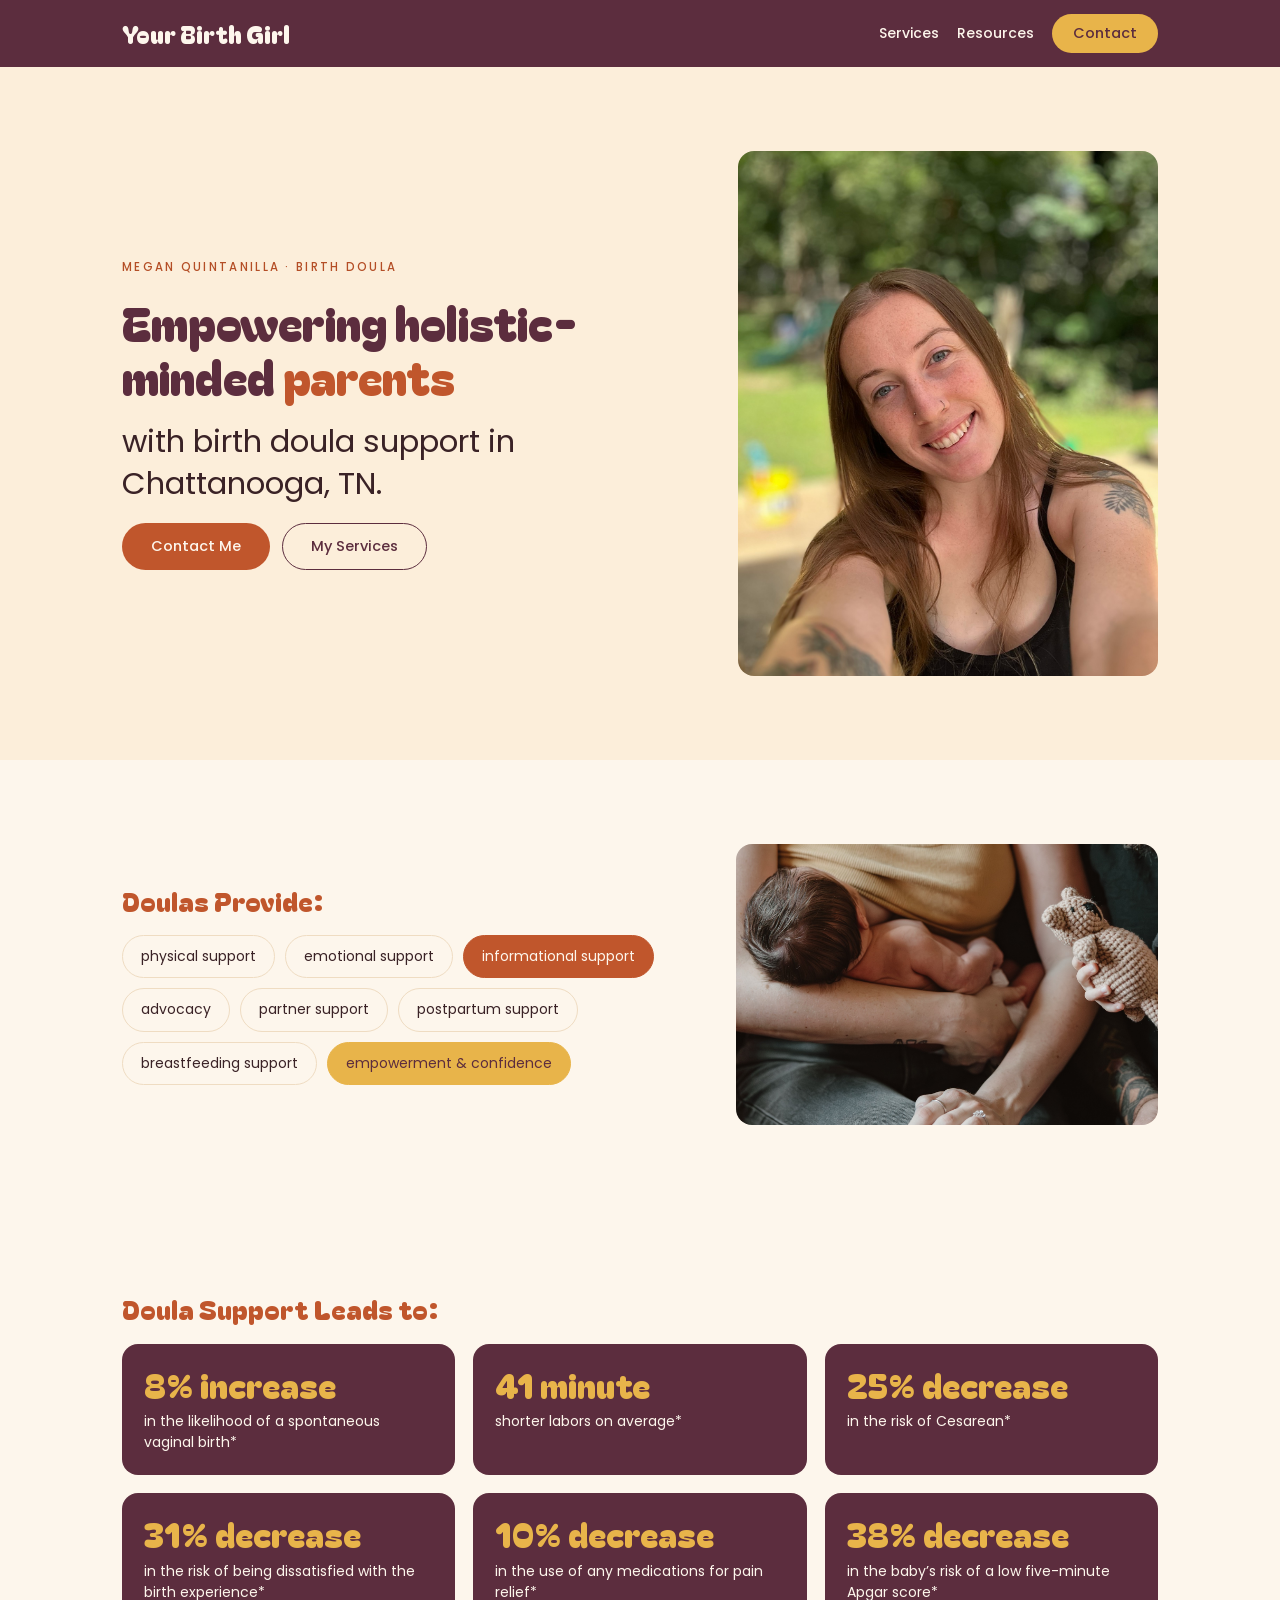
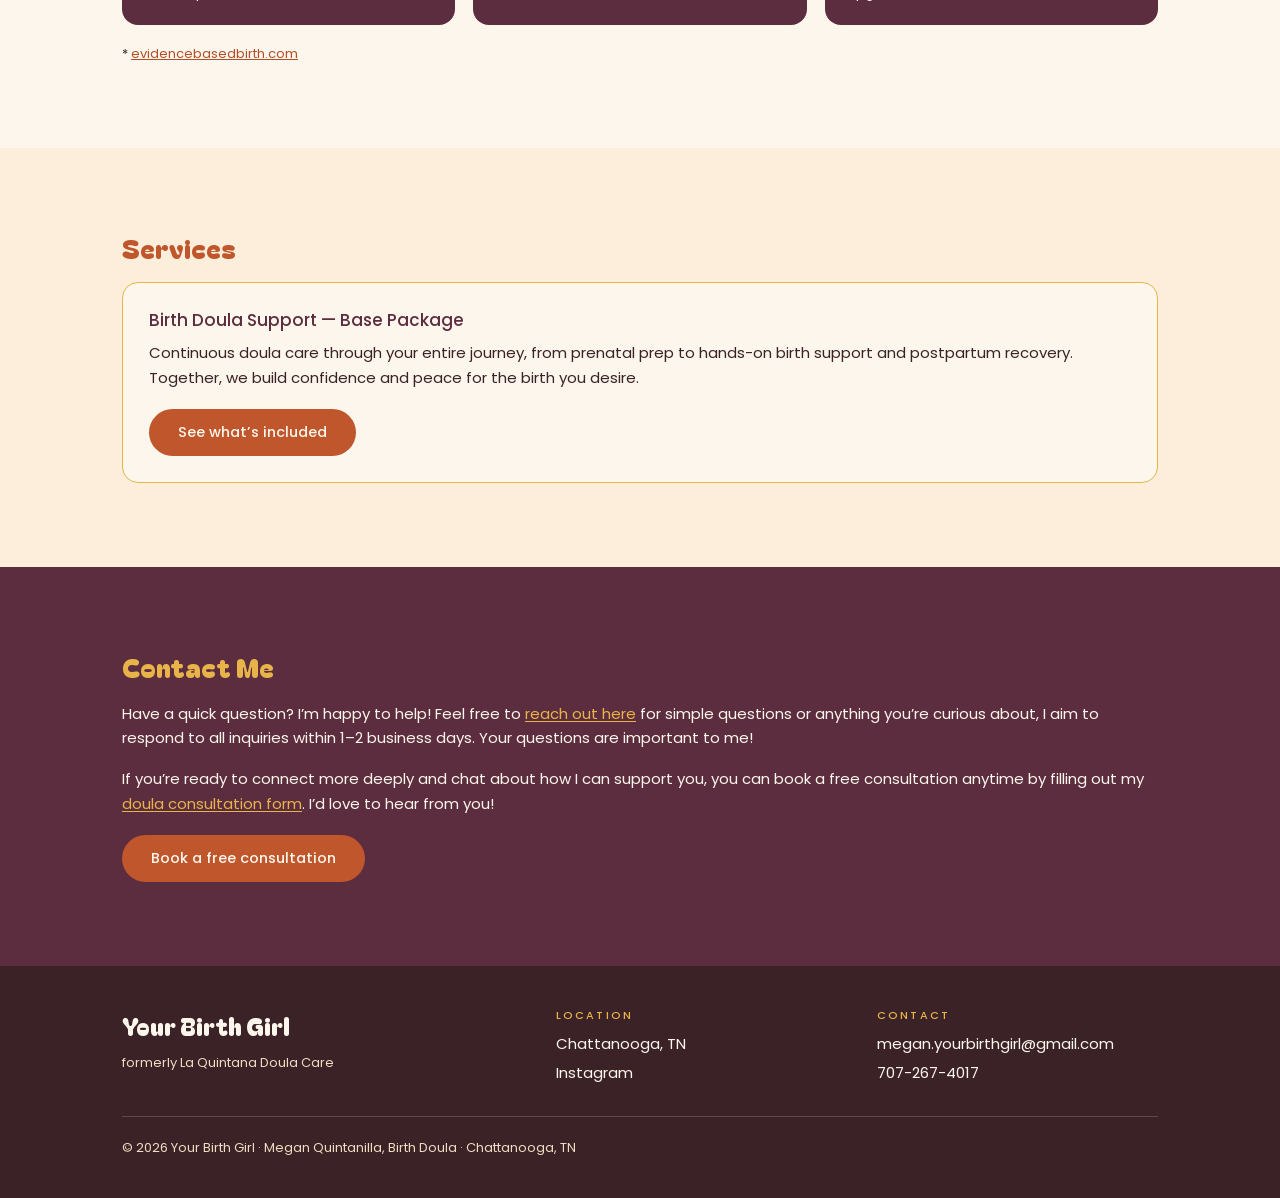
==== index.html @ 0820ba55 "Add Megan's hero portrait and a favicon set from the logo The hero placeholder is gone; every frame " ====
<!DOCTYPE html>
<html lang="en">
<head>
<meta charset="utf-8">
<meta name="viewport" content="width=device-width, initial-scale=1">
<title>Your Birth Girl | Birth Doula in Chattanooga, TN</title>
<meta name="description" content="Empowering holistic-minded parents with birth doula support in Chattanooga, TN. Megan Quintanilla, birth doula.">
<link rel="preload" href="assets/fonts/bagel-fat-one-400.woff2" as="font" type="font/woff2" crossorigin>
<link rel="preload" href="assets/fonts/poppins-400.woff2" as="font" type="font/woff2" crossorigin>
<link rel="icon" href="/favicon.ico" sizes="any">
<link rel="icon" type="image/png" sizes="32x32" href="/assets/icons/favicon-32.png">
<link rel="icon" type="image/png" sizes="16x16" href="/assets/icons/favicon-16.png">
<link rel="apple-touch-icon" href="/assets/icons/apple-touch-icon.png">
<link rel="manifest" href="/site.webmanifest">
<meta name="theme-color" content="#5C2D3E">
<link rel="stylesheet" href="css/style.css">
</head>
<body>

<a class="skip" href="#main">Skip to content</a>

<header class="nav">
  <div class="shell nav__inner">
    <a class="wordmark" href="index.html">Your Birth Girl</a>
    <nav class="nav__links" aria-label="Main">
      <a class="nav__link" href="services.html">Services</a>
      <a class="nav__link" href="resources.html">Resources</a>
      <a class="btn btn--nav" href="contact.html">Contact</a>
    </nav>
  </div>
</header>

<main id="main">

  <!-- 2 — Hero -->
  <section class="hero">
    <div class="shell hero__grid">
      <div class="hero__copy">
        <p class="eyebrow">Megan Quintanilla &middot; Birth Doula</p>
        <h1 class="hero__standout">Empowering holistic-minded <span class="turn">parents</span></h1>
        <p class="hero__lead">with birth doula support in Chattanooga, TN.</p>
        <div class="btn-row">
          <a class="btn btn--primary" href="contact.html">Contact Me</a>
          <a class="btn btn--secondary" href="services.html">My Services</a>
        </div>
      </div>
      <figure class="photo-frame">
        <img src="assets/img/megan.jpg" width="1200" height="1600" fetchpriority="high"
             alt="Megan Quintanilla smiling outdoors, with long auburn hair and a black tank top, trees and grass blurred behind her.">
      </figure>
    </div>
  </section>

  <!-- 3 — Doulas provide -->
  <section class="section section--cream">
    <div class="shell split">
      <div class="stack">
      <h2 class="section-header">Doulas Provide:</h2>
      <ul class="pill-list">
        <li class="pill">physical support</li>
        <li class="pill">emotional support</li>
        <li class="pill pill--rust">informational support</li>
        <li class="pill">advocacy</li>
        <li class="pill">partner support</li>
        <li class="pill">postpartum support</li>
        <li class="pill">breastfeeding support</li>
        <li class="pill pill--gold">empowerment &amp; confidence</li>
      </ul>
      </div>
      <figure class="photo-frame photo-frame--wide">
        <img src="assets/img/mother-newborn.jpg" width="1600" height="1067" loading="lazy"
             alt="A newborn rests skin-to-skin on their mother&rsquo;s chest while a small crocheted bear is held out beside them.">
      </figure>
    </div>
  </section>

  <!-- 4 — The evidence -->
  <section class="section section--cream">
    <div class="shell stack">
      <h2 class="section-header">Doula Support Leads to:</h2>
      <ul class="stat-grid">
        <li class="stat">
          <p class="stat__number">8% increase</p>
          <p class="stat__caption">in the likelihood of a spontaneous vaginal birth*</p>
        </li>
        <li class="stat">
          <p class="stat__number">41 minute</p>
          <p class="stat__caption">shorter labors on average*</p>
        </li>
        <li class="stat">
          <p class="stat__number">25% decrease</p>
          <p class="stat__caption">in the risk of Cesarean*</p>
        </li>
        <li class="stat">
          <p class="stat__number">31% decrease</p>
          <p class="stat__caption">in the risk of being dissatisfied with the birth experience*</p>
        </li>
        <li class="stat">
          <p class="stat__number">10% decrease</p>
          <p class="stat__caption">in the use of any medications for pain relief*</p>
        </li>
        <li class="stat">
          <p class="stat__number">38% decrease</p>
          <p class="stat__caption">in the baby&rsquo;s risk of a low five-minute Apgar score*</p>
        </li>
      </ul>
      <p class="stat-source">*
        <a href="https://evidencebasedbirth.com/the-evidence-for-doulas/" target="_blank" rel="noopener">evidencebasedbirth.com</a>
      </p>
    </div>
  </section>

  <!-- 5 — Services -->
  <section class="section section--wash">
    <div class="shell stack">
      <h2 class="section-header">Services</h2>
      <div class="card-grid card-grid--single">
        <article class="card">
          <h3 class="card__title">Birth Doula Support &mdash; Base Package</h3>
          <p class="body-text">Continuous doula care through your entire journey, from prenatal prep to hands-on birth support and postpartum recovery. Together, we build confidence and peace for the birth you desire.</p>
          <p style="margin-top:18px">
            <a class="btn btn--primary" href="services.html">See what&rsquo;s included</a>
          </p>
        </article>
      </div>
    </div>
  </section>

  <!-- 6 — Contact -->
  <section class="section section--plum">
    <div class="shell stack">
      <h2 class="section-header">Contact Me</h2>
      <p class="body-text">Have a quick question? I&rsquo;m happy to help! Feel free to
        <a href="mailto:megan.yourbirthgirl@gmail.com">reach out here</a>
        for simple questions or anything you&rsquo;re curious about, I aim to respond to all inquiries within 1&ndash;2 business days. Your questions are important to me!</p>
      <p class="body-text">If you&rsquo;re ready to connect more deeply and chat about how I can support you, you can book a free consultation anytime by filling out my
        <a href="contact.html">doula consultation form</a>.
        I&rsquo;d love to hear from you!</p>
      <div class="btn-row">
        <a class="btn btn--primary" href="contact.html">Book a free consultation</a>
      </div>
    </div>
  </section>

</main>

<!-- 7 — Footer -->
<footer class="footer">
  <div class="shell">
    <div class="footer__grid">
      <div>
        <p class="footer__wordmark">Your Birth Girl</p>
        <p class="footer__former">formerly La Quintana Doula Care</p>
      </div>
      <div>
        <p class="footer__label">Location</p>
        <ul>
          <li>Chattanooga, TN</li>
          <li><a href="https://www.instagram.com/yourbirthgirl/" target="_blank" rel="noopener">Instagram</a></li>
        </ul>
      </div>
      <div>
        <p class="footer__label">Contact</p>
        <ul>
          <li><a href="mailto:megan.yourbirthgirl@gmail.com">megan.yourbirthgirl@gmail.com</a></li>
          <li><a href="tel:7072674017">707-267-4017</a></li>
        </ul>
      </div>
    </div>
    <p class="footer__bottom">&copy; 2026 Your Birth Girl &middot; Megan Quintanilla, Birth Doula &middot; Chattanooga, TN</p>
  </div>
</footer>

</body>
</html>
---- css/style.css ----
/* ==========================================================================
   Your Birth Girl — stylesheet
   Implements BRAND.md revision 1. Mobile first.
   Do not add colors, fonts, gradients, or shadows that are not in BRAND.md.
   ========================================================================== */

/* ----- Fonts (self-hosted, SIL OFL) ----- */
@font-face {
  font-family: 'Bagel Fat One';
  src: url('../assets/fonts/bagel-fat-one-400.woff2') format('woff2');
  font-weight: 400;
  font-style: normal;
  font-display: swap;
}
@font-face {
  font-family: 'Poppins';
  src: url('../assets/fonts/poppins-400.woff2') format('woff2');
  font-weight: 400;
  font-style: normal;
  font-display: swap;
}
@font-face {
  font-family: 'Poppins';
  src: url('../assets/fonts/poppins-500.woff2') format('woff2');
  font-weight: 500;
  font-style: normal;
  font-display: swap;
}

/* ----- Tokens ----- */
:root {
  --plum:  #5C2D3E;
  --rose:  #A8687C;
  --rust:  #C0562C;
  --drust: #B44E26;
  --gold:  #E8B44A;
  --cream: #FDF6EC;
  --wash:  #FCEEDA;
  --ink:   #3A2226;
  --line:  #EFDCC2;

  --display: 'Bagel Fat One', Georgia, serif;
  --body: 'Poppins', -apple-system, BlinkMacSystemFont, 'Segoe UI', Roboto, sans-serif;

  --radius-card: 16px;
  --radius-pill: 40px;
  --shell: 1100px;
  --gutter: 20px;
  --section-y: 56px;
}

/* ----- Reset ----- */
*, *::before, *::after { box-sizing: border-box; }
body, h1, h2, h3, h4, p, ul, ol, li, figure, blockquote { margin: 0; padding: 0; }
ul, ol { list-style: none; }
img { max-width: 100%; display: block; height: auto; }
a { color: inherit; }

html { scroll-behavior: smooth; }
@media (prefers-reduced-motion: reduce) {
  html { scroll-behavior: auto; }
  *, *::before, *::after { animation-duration: .01ms !important; transition-duration: .01ms !important; }
}

body {
  font-family: var(--body);
  font-weight: 400;
  font-size: 15px;
  line-height: 1.6;
  color: var(--ink);
  background: var(--cream);
  -webkit-font-smoothing: antialiased;
}

/* ----- Layout ----- */
.shell {
  width: 100%;
  max-width: var(--shell);
  margin-inline: auto;
  padding-inline: var(--gutter);
}

.section { padding-block: var(--section-y); }
.section--cream { background: var(--cream); }
.section--wash  { background: var(--wash); }
.section--plum  { background: var(--plum); color: var(--cream); }

/* Skip link — keyboard users land past the nav */
.skip {
  position: absolute;
  left: -9999px;
  top: 0;
  background: var(--plum);
  color: var(--cream);
  padding: 12px 20px;
  border-radius: 0 0 var(--radius-card) 0;
  font-weight: 500;
  z-index: 100;
}
.skip:focus { left: 0; }

/* ----- Type scale (mobile values; desktop in media query) ----- */
.wordmark {
  font-family: var(--display);
  font-size: 20px;
  line-height: 1.1;
  color: var(--cream);
  text-decoration: none;
}

.hero__standout {
  font-family: var(--display);
  font-size: 30px;
  line-height: 1.15;
  color: var(--plum);
  font-weight: 400;
}
/* The turn word — final word of the hero headline only, once per page */
.turn { color: var(--rust); }

.hero__lead {
  font-size: 22px;
  line-height: 1.35;
  color: var(--ink);
  font-weight: 400;
}

.section-header {
  font-family: var(--display);
  font-size: 22px;
  line-height: 1.2;
  color: var(--rust);
  font-weight: 400;
}
/* On plum backgrounds rust would fail contrast — use gold, which is 5.8 on plum */
.section--plum .section-header { color: var(--gold); }

.eyebrow {
  font-size: 11px;
  font-weight: 500;
  letter-spacing: .2em;
  text-transform: uppercase;
  color: var(--drust);
}
.section--plum .eyebrow { color: var(--gold); }

.body-text {
  font-size: 15px;
  line-height: 1.6;
  color: var(--ink);
}
.section--plum .body-text { color: var(--cream); }
.body-text + .body-text { margin-top: 16px; }

/* Inline links — drust passes AA at body size on cream and wash */
.body-text a, .link {
  color: var(--drust);
  text-decoration: underline;
  text-underline-offset: 2px;
}
.section--plum .body-text a,
.section--plum .link { color: var(--gold); }

/* ----- Buttons ----- */
.btn {
  display: inline-block;
  font-family: var(--body);
  font-weight: 500;
  font-size: 15px;
  line-height: 1.2;
  padding: 14px 28px;
  border-radius: var(--radius-pill);
  border: 1.5px solid transparent;
  text-decoration: none;
  cursor: pointer;
  text-align: center;
}
.btn--primary { background: var(--rust); color: var(--cream); }
.btn--primary:hover { background: var(--drust); }

.btn--secondary { background: transparent; color: var(--plum); border-color: var(--plum); }
.btn--secondary:hover { background: var(--plum); color: var(--cream); }

/* The only gold button on the site */
.btn--nav { background: var(--gold); color: var(--plum); padding: 10px 20px; font-size: 14px; }
.btn--nav:hover { background: var(--cream); }

/* On plum, the secondary button needs a light border to be visible */
.section--plum .btn--secondary { color: var(--cream); border-color: var(--cream); }
.section--plum .btn--secondary:hover { background: var(--cream); color: var(--plum); }

.btn-row { display: flex; flex-wrap: wrap; gap: 12px; }

/* ----- Focus ----- */
a:focus-visible, button:focus-visible {
  outline: 3px solid var(--gold);
  outline-offset: 3px;
}
.section--plum a:focus-visible, .nav a:focus-visible {
  outline-color: var(--gold);
}

/* ----- Nav ----- */
.nav { background: var(--plum); }
.nav__inner {
  display: flex;
  flex-wrap: wrap;
  align-items: center;
  gap: 12px 20px;
  padding-block: 14px;
}
.nav__links {
  display: flex;
  flex-wrap: wrap;
  align-items: center;
  gap: 12px 18px;
  margin-left: auto;
}
/* Below ~600px the wordmark and three nav items cannot share a row without
   forcing the page wider than the viewport. Drop the links to their own line. */
@media (max-width: 599px) {
  .nav__inner { justify-content: space-between; }
  .nav__links { width: 100%; margin-left: 0; justify-content: flex-start; }
}
.nav__link {
  font-weight: 500;
  font-size: 14px;
  color: var(--cream);
  text-decoration: none;
}
.nav__link:hover { color: var(--gold); }
.nav__link[aria-current="page"] {
  color: var(--gold);
  text-decoration: underline;
  text-underline-offset: 4px;
}

/* ----- Hero ----- */
.hero { background: var(--wash); padding-block: var(--section-y); }
.hero__grid { display: grid; gap: 32px; }
.hero__copy > * + * { margin-top: 18px; }

/* ----- Photo frame ----- */
.photo-frame {
  position: relative;
  border-radius: var(--radius-card);
  overflow: hidden;
  background: var(--rose);
}
.photo-frame { --ratio: 4 / 5; }
.photo-frame img { width: 100%; aspect-ratio: var(--ratio); object-fit: cover; }
.photo-frame--wide { --ratio: 3 / 2; }   /* landscape source */
.photo-frame--tall { --ratio: 2 / 3; }   /* portrait source */
.photo-frame__caption {
  position: absolute;
  inset-inline: 0;
  bottom: 0;
  background: rgba(92, 45, 62, .74); /* plum at 74% */
  color: var(--cream);
  font-size: 12px;
  letter-spacing: .08em;
  padding: 10px 14px;
}
/* Placeholder until real photography lands */
.photo-frame--placeholder {
  display: grid;
  place-items: center;
  aspect-ratio: var(--ratio);
  border: 1.5px solid var(--gold);
}
.photo-frame--placeholder span {
  color: var(--cream);
  font-size: 12px;
  letter-spacing: .08em;
  text-transform: uppercase;
  text-align: center;
  padding: 0 20px;
}

/* Text beside a photo. Stacks on mobile, text first. */
.split { display: grid; gap: 28px; }

/* ----- Pills ----- */
.pill-list { display: flex; flex-wrap: wrap; gap: 10px; }
.pill {
  display: inline-block;
  background: var(--cream);
  border: 1.5px solid var(--line);
  border-radius: var(--radius-pill);
  color: var(--ink);
  font-size: 14px;
  padding: 9px 18px;
}
/* Exactly one of each per list. Never more. */
.pill--rust { background: var(--rust); border-color: var(--rust); color: var(--cream); }
.pill--gold { background: var(--gold); border-color: var(--gold); color: var(--plum); }

/* ----- Cards ----- */
.card-grid { display: grid; gap: 18px; }
.card {
  background: var(--cream);
  border: 1.5px solid var(--gold);
  border-radius: var(--radius-card);
  padding: 26px;
}
.card__title {
  font-family: var(--body);
  font-weight: 500;
  font-size: 16px;
  color: var(--plum);
  line-height: 1.3;
}
.card__title + * { margin-top: 10px; }

/* ----- Stat blocks ----- */
.stat-grid { display: grid; gap: 14px; }
.stat {
  background: var(--plum);
  border-radius: var(--radius-card);
  padding: 22px;
}
.stat__number {
  font-family: var(--display);
  font-size: 28px;
  line-height: 1.1;
  color: var(--gold);
  font-weight: 400;
}
.stat__caption {
  margin-top: 8px;
  font-size: 14px;
  line-height: 1.5;
  color: var(--cream);
}
.stat-source { margin-top: 18px; font-size: 13px; color: var(--ink); }
.stat-source a { color: var(--drust); }

/* ----- Included checklist (services) ----- */
.included { display: grid; gap: 10px; }
.included li {
  display: grid;
  grid-template-columns: 20px 1fr;
  gap: 10px;
  align-items: start;
  font-size: 15px;
  line-height: 1.5;
}
.included li::before {
  content: "✔";
  color: var(--drust);
  font-size: 14px;
  line-height: 1.6;
}

/* ----- Price ----- */
.price {
  font-family: var(--display);
  font-size: 28px;
  line-height: 1.1;
  color: var(--plum);
  font-weight: 400;
}

/* ----- Resource groups ----- */
.res-group + .res-group { margin-top: 34px; }
.res-group__title {
  font-family: var(--body);
  font-weight: 500;
  font-size: 16px;
  color: var(--plum);
  padding-bottom: 10px;
  border-bottom: 1.5px solid var(--line);
}
.res-list { margin-top: 14px; display: grid; gap: 14px; }
.res-item__name { font-size: 15px; line-height: 1.5; color: var(--ink); }
.res-item__link {
  font-size: 13px;
  font-weight: 500;
  color: var(--drust);
  text-underline-offset: 2px;
}

/* ----- Footer ----- */
.footer { background: var(--ink); color: var(--cream); padding-block: 40px; }
.footer__grid { display: grid; gap: 26px; }
.footer__wordmark { font-family: var(--display); font-size: 20px; color: var(--cream); }
.footer__label {
  font-size: 11px;
  font-weight: 500;
  letter-spacing: .2em;
  text-transform: uppercase;
  color: var(--gold);
  margin-bottom: 8px;
}
.footer__grid li + li { margin-top: 4px; }
.footer a { color: var(--cream); text-decoration: none; }
.footer a:hover { text-decoration: underline; text-underline-offset: 2px; }
.footer__former { font-size: 13px; color: var(--line); margin-top: 6px; }
.footer__bottom {
  margin-top: 30px;
  padding-top: 20px;
  border-top: 1.5px solid rgba(253, 246, 236, .18);
  font-size: 13px;
  color: var(--line);
}

/* ----- Utilities ----- */
.stack > * + * { margin-top: 18px; }
.stack-lg > * + * { margin-top: 30px; }
.visually-hidden {
  position: absolute; width: 1px; height: 1px;
  padding: 0; margin: -1px; overflow: hidden;
  clip: rect(0 0 0 0); white-space: nowrap; border: 0;
}

/* ==========================================================================
   Desktop
   ========================================================================== */
@media (min-width: 760px) {
  :root { --gutter: 32px; --section-y: 84px; }

  body { line-height: 1.65; }

  .wordmark { font-size: 24px; }
  .hero__standout { font-size: 47px; }
  .hero__lead { font-size: 31px; }
  .section-header { font-size: 27px; }
  .eyebrow { font-size: 11.5px; }
  .body-text { line-height: 1.65; }
  .btn { font-size: 14.5px; }
  .card__title { font-size: 17px; }
  .stat__number { font-size: 34px; }
  .price { font-size: 34px; }
  .footer__wordmark { font-size: 24px; }

  .hero__grid { grid-template-columns: 1.15fr .85fr; align-items: center; gap: 48px; }
  .split { grid-template-columns: 1.15fr .85fr; align-items: center; gap: 44px; }
  /* the package card is the tall element here, so the photo tracks its top
     rather than floating centred against it */
  .split--card { grid-template-columns: 1.35fr .65fr; align-items: stretch; }
  .split--card .photo-frame { height: 100%; }
  .split--card .photo-frame img { height: 100%; aspect-ratio: auto; }
  /* narrower column: the included list reads better as one column */
  .split--card .included { grid-template-columns: 1fr; }
  .stat-grid { grid-template-columns: repeat(3, 1fr); gap: 18px; }
  .card-grid { grid-template-columns: repeat(2, 1fr); gap: 22px; }
  .card-grid--single { grid-template-columns: 1fr; }
  .footer__grid { grid-template-columns: 1.4fr 1fr 1fr; gap: 40px; }
  .res-list--two { grid-template-columns: repeat(2, 1fr); gap: 18px; }
  .included { grid-template-columns: repeat(2, 1fr); gap: 10px 26px; }
}

/* ==========================================================================
   Consultation form
   Replaces the Airtable embed. Posts to the Cloudflare Worker, which relays
   to Resend. Fields mirror the original Airtable form.
   ========================================================================== */

.form { max-width: 640px; }
.form__field + .form__field { margin-top: 26px; }

/* legend inherits a default inline padding in every browser; zero it so the
   support-type question lines up with the other labels */
.form__label, legend.form__label { padding: 0; }
.form__label {
  display: block;
  font-weight: 500;
  font-size: 15px;
  line-height: 1.4;
  color: var(--plum);
}
.form__req { color: var(--drust); margin-left: 2px; }
.form__hint {
  margin-top: 4px;
  font-size: 13px;
  line-height: 1.5;
  color: var(--ink);
}

.form__input,
.form__select,
.form__textarea {
  display: block;
  width: 100%;
  margin-top: 10px;
  font-family: var(--body);
  font-weight: 400;
  font-size: 15px;
  line-height: 1.5;
  color: var(--ink);
  background: var(--cream);
  border: 1.5px solid var(--line);
  border-radius: var(--radius-card);
  padding: 12px 14px;
}
.form__textarea { min-height: 110px; resize: vertical; }

/* Native select arrow varies by platform; keep the control legible without
   adding a background image, which the brand spec does not allow. */
.form__select { appearance: none; padding-right: 40px; }
.form__select-wrap { position: relative; }
.form__select-wrap::after {
  content: "";
  position: absolute;
  right: 16px;
  bottom: 20px;
  width: 8px;
  height: 8px;
  border-right: 2px solid var(--plum);
  border-bottom: 2px solid var(--plum);
  transform: rotate(45deg);
  pointer-events: none;
}

.form__input:focus-visible,
.form__select:focus-visible,
.form__textarea:focus-visible {
  outline: 3px solid var(--gold);
  outline-offset: 2px;
  border-color: var(--plum);
}

/* Checkbox groups */
.form__checks { margin-top: 12px; display: grid; gap: 10px; }
.form__check {
  display: grid;
  grid-template-columns: 22px 1fr;
  gap: 12px;
  align-items: start;
  font-size: 15px;
  line-height: 1.5;
  color: var(--ink);
  cursor: pointer;
}
.form__check input {
  width: 22px;
  height: 22px;
  margin: 0;
  accent-color: var(--rust);
  cursor: pointer;
}
.form__check input:focus-visible { outline: 3px solid var(--gold); outline-offset: 2px; }

/* Honeypot — hidden from people, visible to naive bots */
.form__pot {
  position: absolute;
  left: -9999px;
  width: 1px;
  height: 1px;
  overflow: hidden;
}

/* Validation + status messaging */
.form__error {
  margin-top: 6px;
  font-size: 13px;
  font-weight: 500;
  color: var(--drust);
}
.form__field--invalid .form__input,
.form__field--invalid .form__select,
.form__field--invalid .form__textarea { border-color: var(--drust); }

.form__status {
  margin-top: 22px;
  border-radius: var(--radius-card);
  padding: 16px 18px;
  font-size: 15px;
  line-height: 1.55;
  border: 1.5px solid var(--line);
}
.form__status[data-state="error"] { border-color: var(--drust); color: var(--ink); }
.form__status[data-state="sending"] { color: var(--ink); }

/* Success replaces the form outright */
.form__done {
  background: var(--plum);
  border-radius: var(--radius-card);
  padding: 30px 26px;
}
/* focused programmatically so screen readers announce it; it is not a
   keyboard stop, so the default ring would just be off-brand noise */
.form__done:focus { outline: none; }
.form__done h2 {
  font-family: var(--display);
  font-size: 22px;
  line-height: 1.2;
  color: var(--gold);
  font-weight: 400;
}
.form__done p { margin-top: 12px; font-size: 15px; line-height: 1.6; color: var(--cream); }

.form__submit { margin-top: 30px; }
.btn[disabled] { opacity: .6; cursor: not-allowed; }

@media (min-width: 760px) {
  .form__done h2 { font-size: 27px; }
}
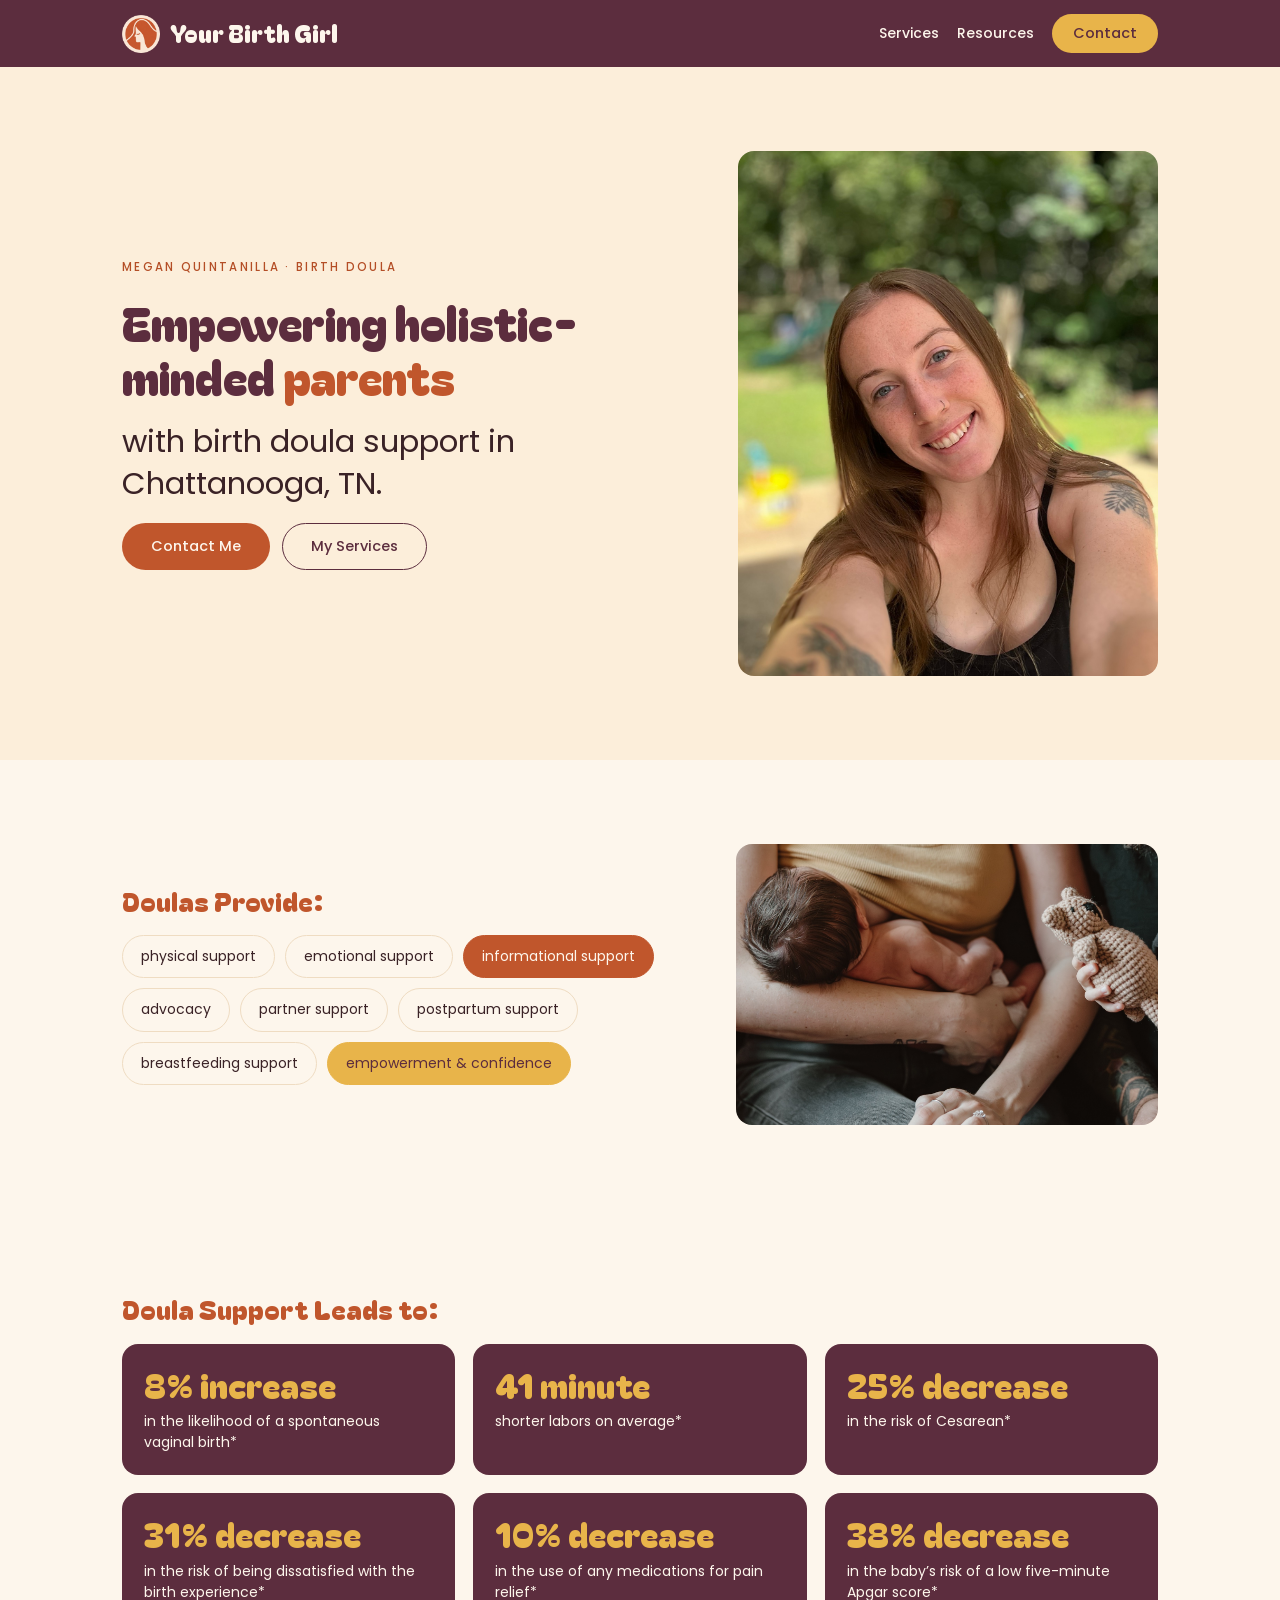
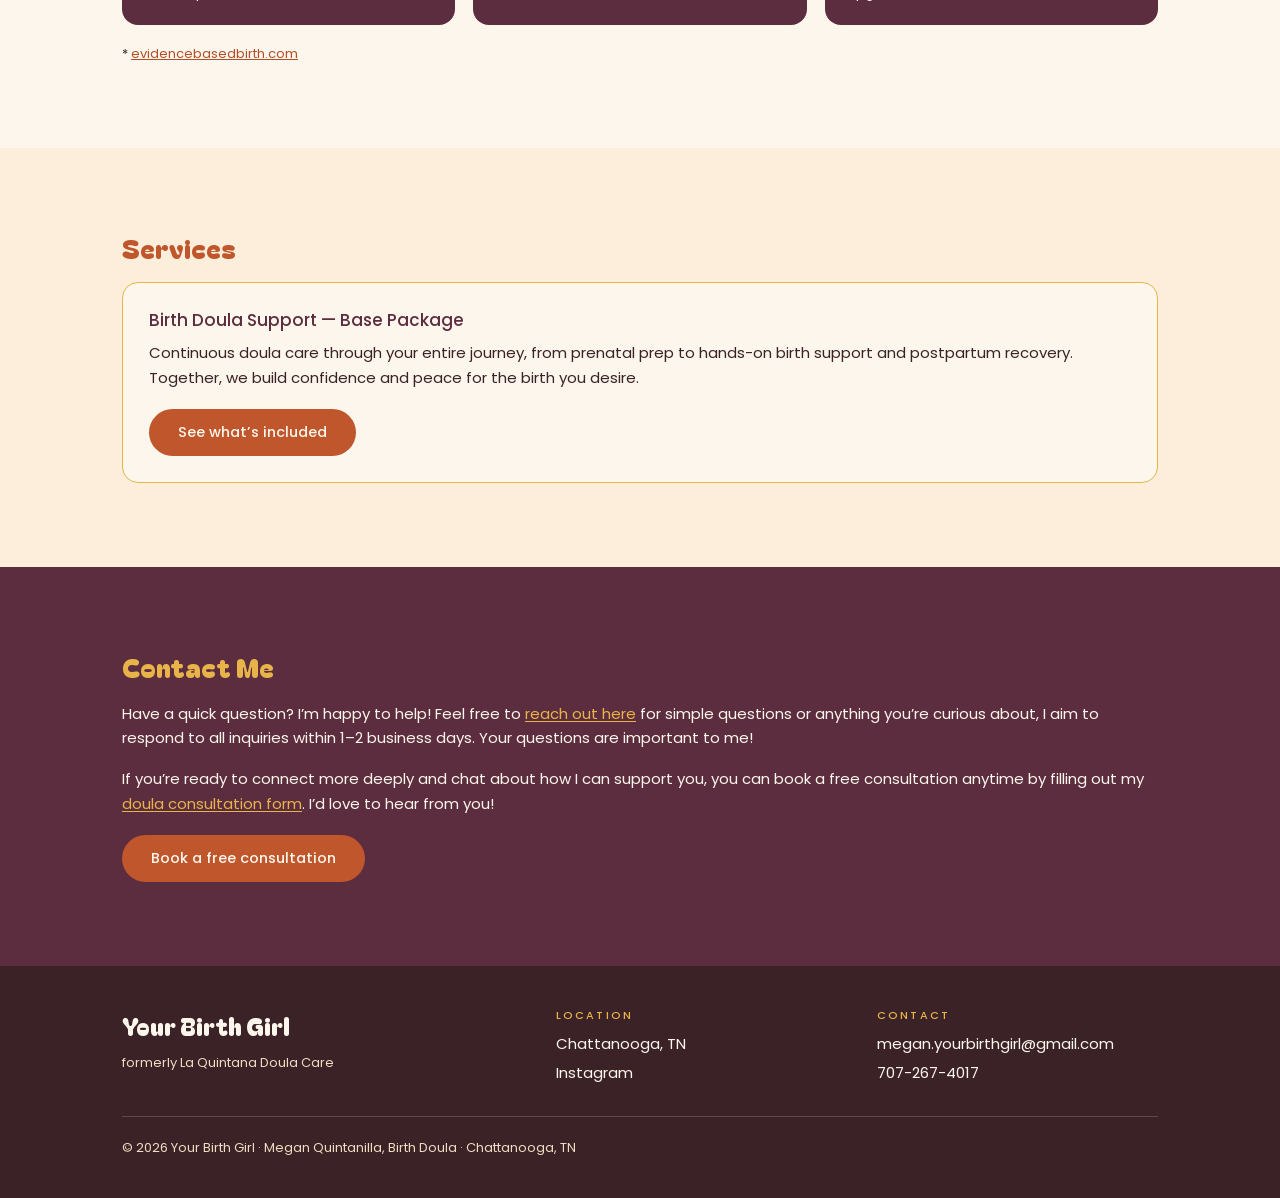
==== commit 0ca0cbcb: "Add the logo mark to the nav beside the wordmark logo.png is RGB with no alpha and its mark is rust," ====
--- a/index.html
+++ b/index.html
@@ -21,7 +21,10 @@
 
 <header class="nav">
   <div class="shell nav__inner">
-    <a class="wordmark" href="index.html">Your Birth Girl</a>
+    <a class="wordmark" href="index.html">
+      <img class="wordmark__mark" src="assets/img/logo-badge.png" width="256" height="256" alt="">
+      <span>Your Birth Girl</span>
+    </a>
     <nav class="nav__links" aria-label="Main">
       <a class="nav__link" href="services.html">Services</a>
       <a class="nav__link" href="resources.html">Resources</a>
--- a/css/style.css
+++ b/css/style.css
@@ -101,12 +101,18 @@
 
 /* ----- Type scale (mobile values; desktop in media query) ----- */
 .wordmark {
+  display: inline-flex;
+  align-items: center;
+  gap: 10px;
   font-family: var(--display);
   font-size: 20px;
   line-height: 1.1;
   color: var(--cream);
   text-decoration: none;
 }
+/* The mark keeps its own cream field and is masked to a circle, so it reads
+   as a badge on plum. The rust mark alone would be ~2.4:1 against plum. */
+.wordmark__mark { display: block; width: 32px; height: 32px; flex: none; }
 
 .hero__standout {
   font-family: var(--display);
@@ -422,6 +428,7 @@
   body { line-height: 1.65; }
 
   .wordmark { font-size: 24px; }
+  .wordmark__mark { width: 38px; height: 38px; }
   .hero__standout { font-size: 47px; }
   .hero__lead { font-size: 31px; }
   .section-header { font-size: 27px; }
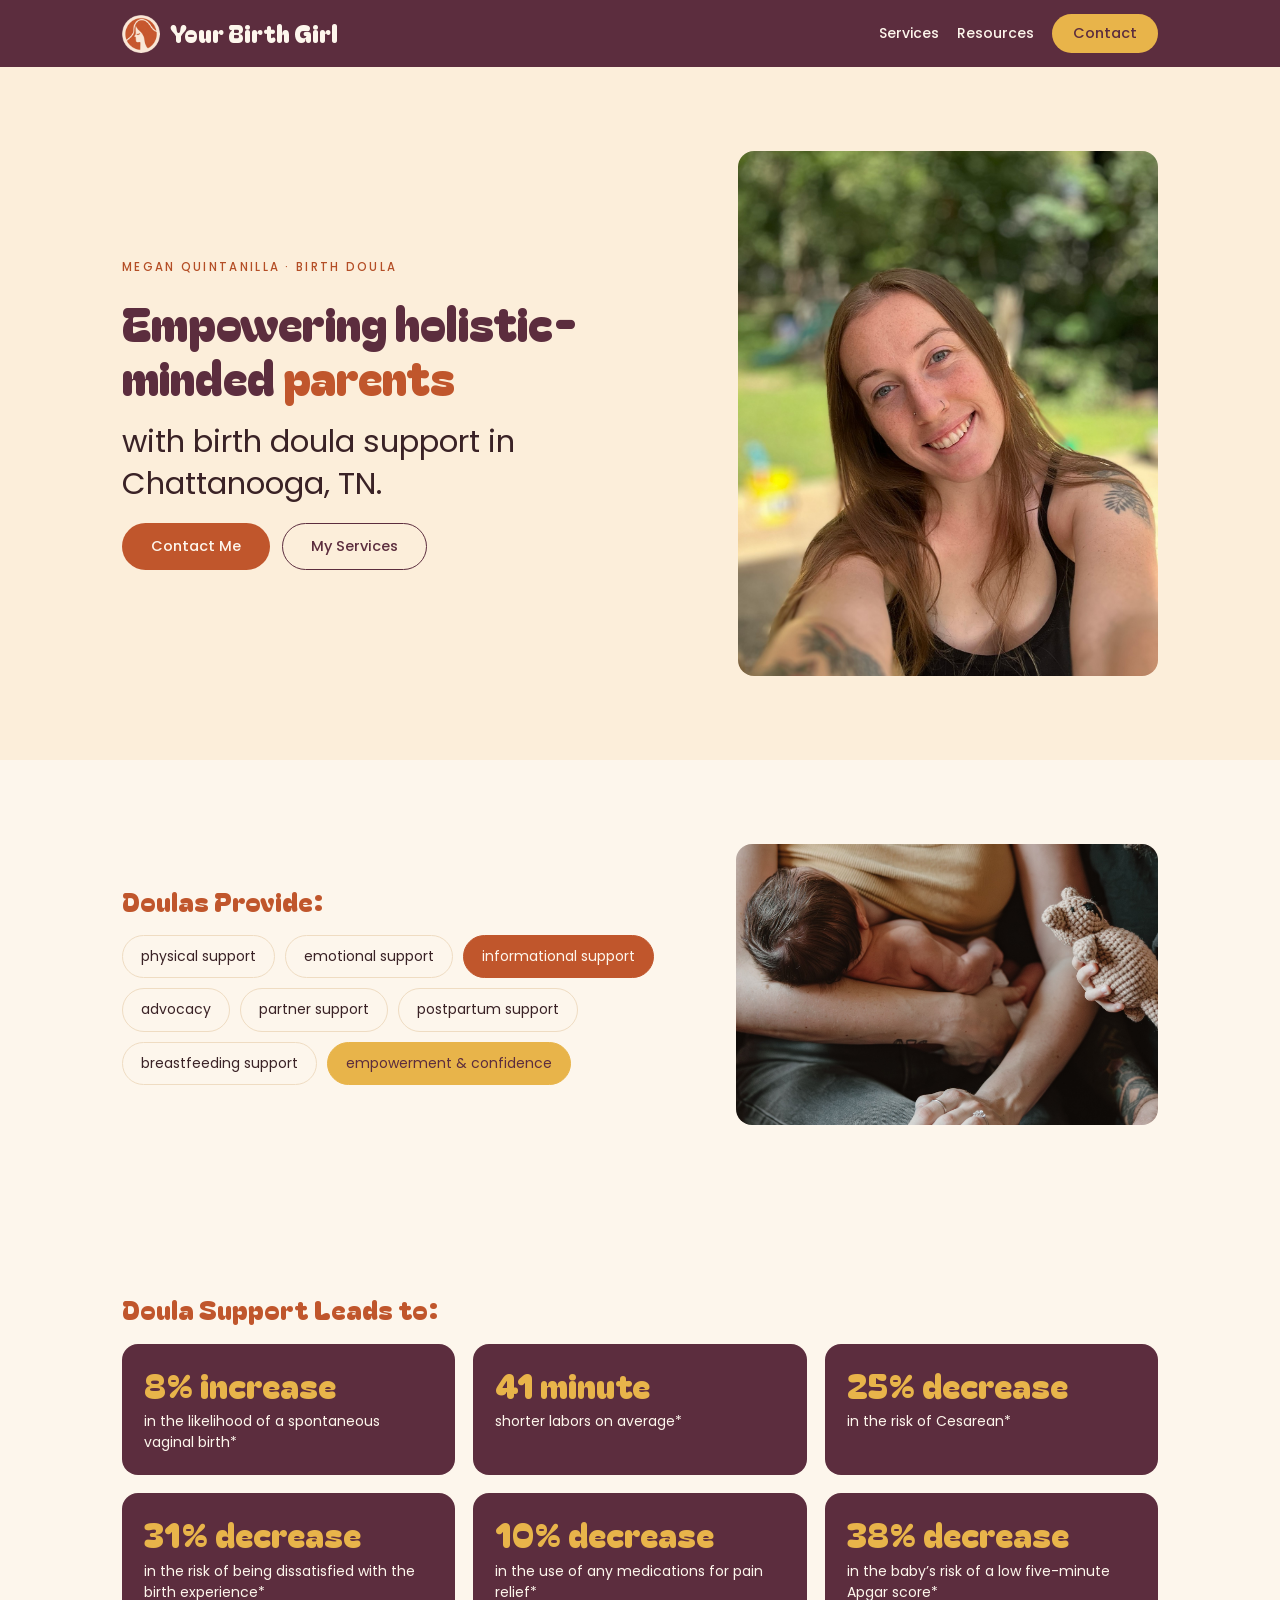
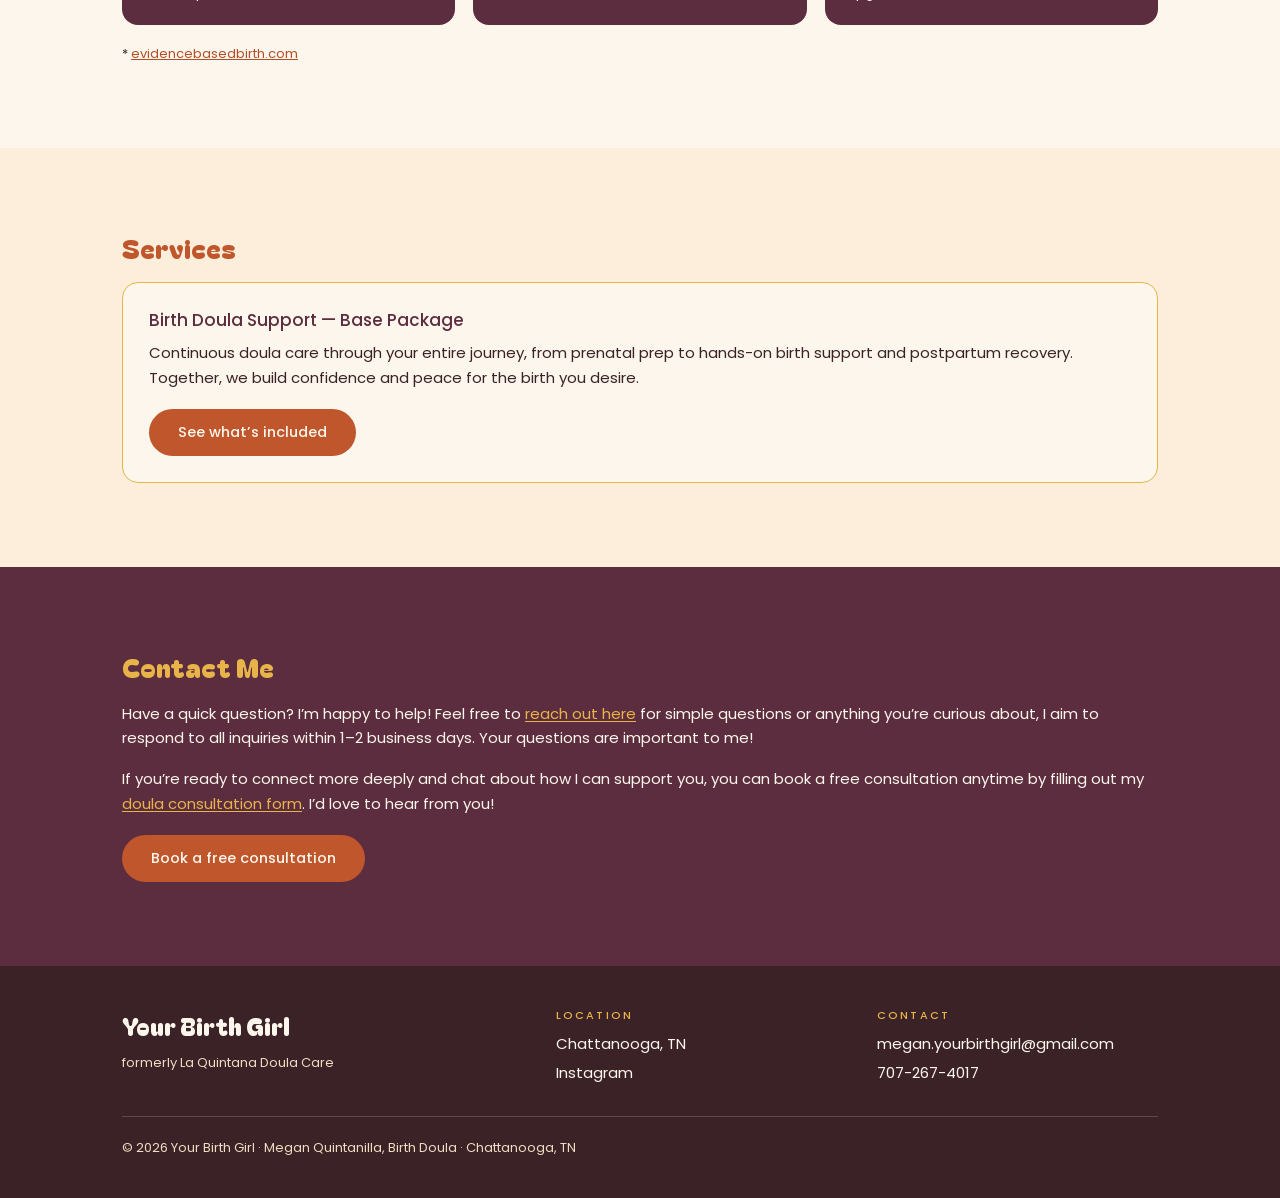
==== commit 9a7c9fd1: "Shrink the logo badge file to 112px Keeps the nav mark side-by-side at 32/38px as before. The badge " ====
--- a/index.html
+++ b/index.html
@@ -22,7 +22,7 @@
 <header class="nav">
   <div class="shell nav__inner">
     <a class="wordmark" href="index.html">
-      <img class="wordmark__mark" src="assets/img/logo-badge.png" width="256" height="256" alt="">
+      <img class="wordmark__mark" src="assets/img/logo-badge.png" width="38" height="38" alt="">
       <span>Your Birth Girl</span>
     </a>
     <nav class="nav__links" aria-label="Main">
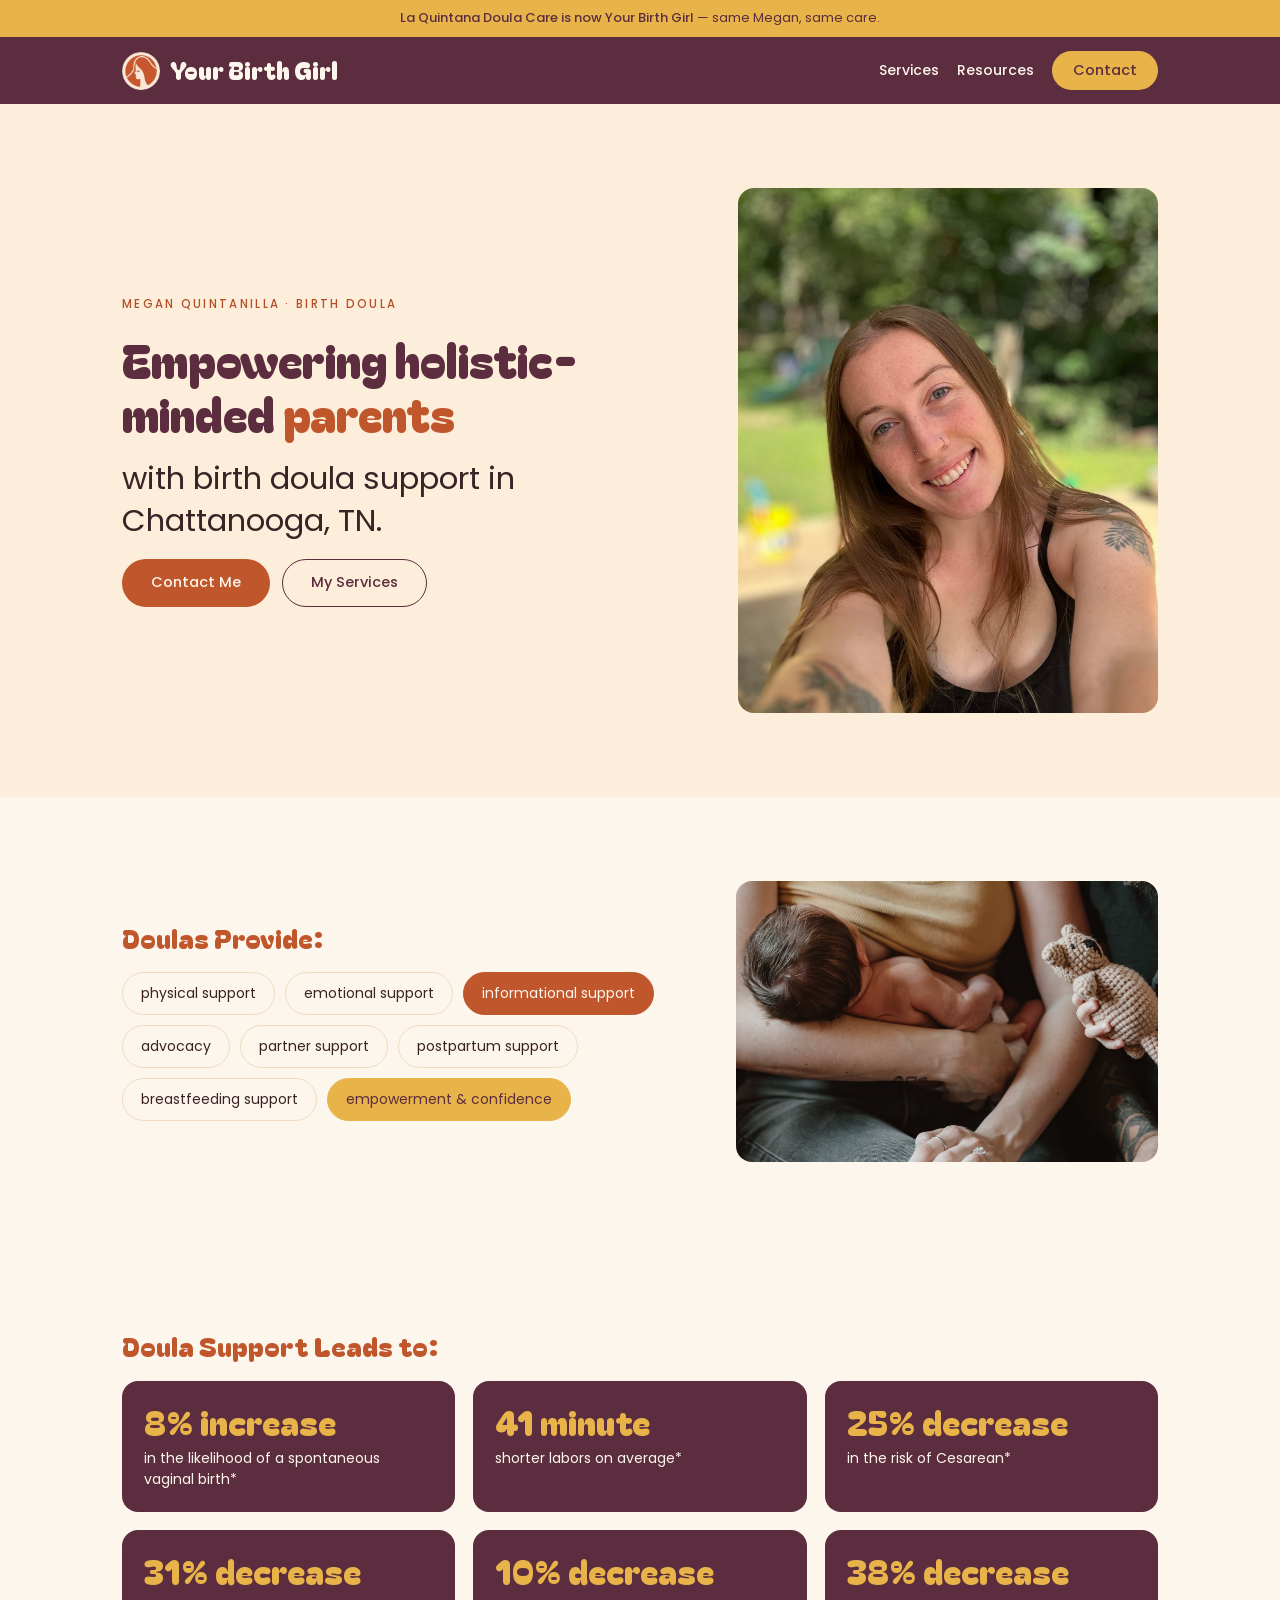
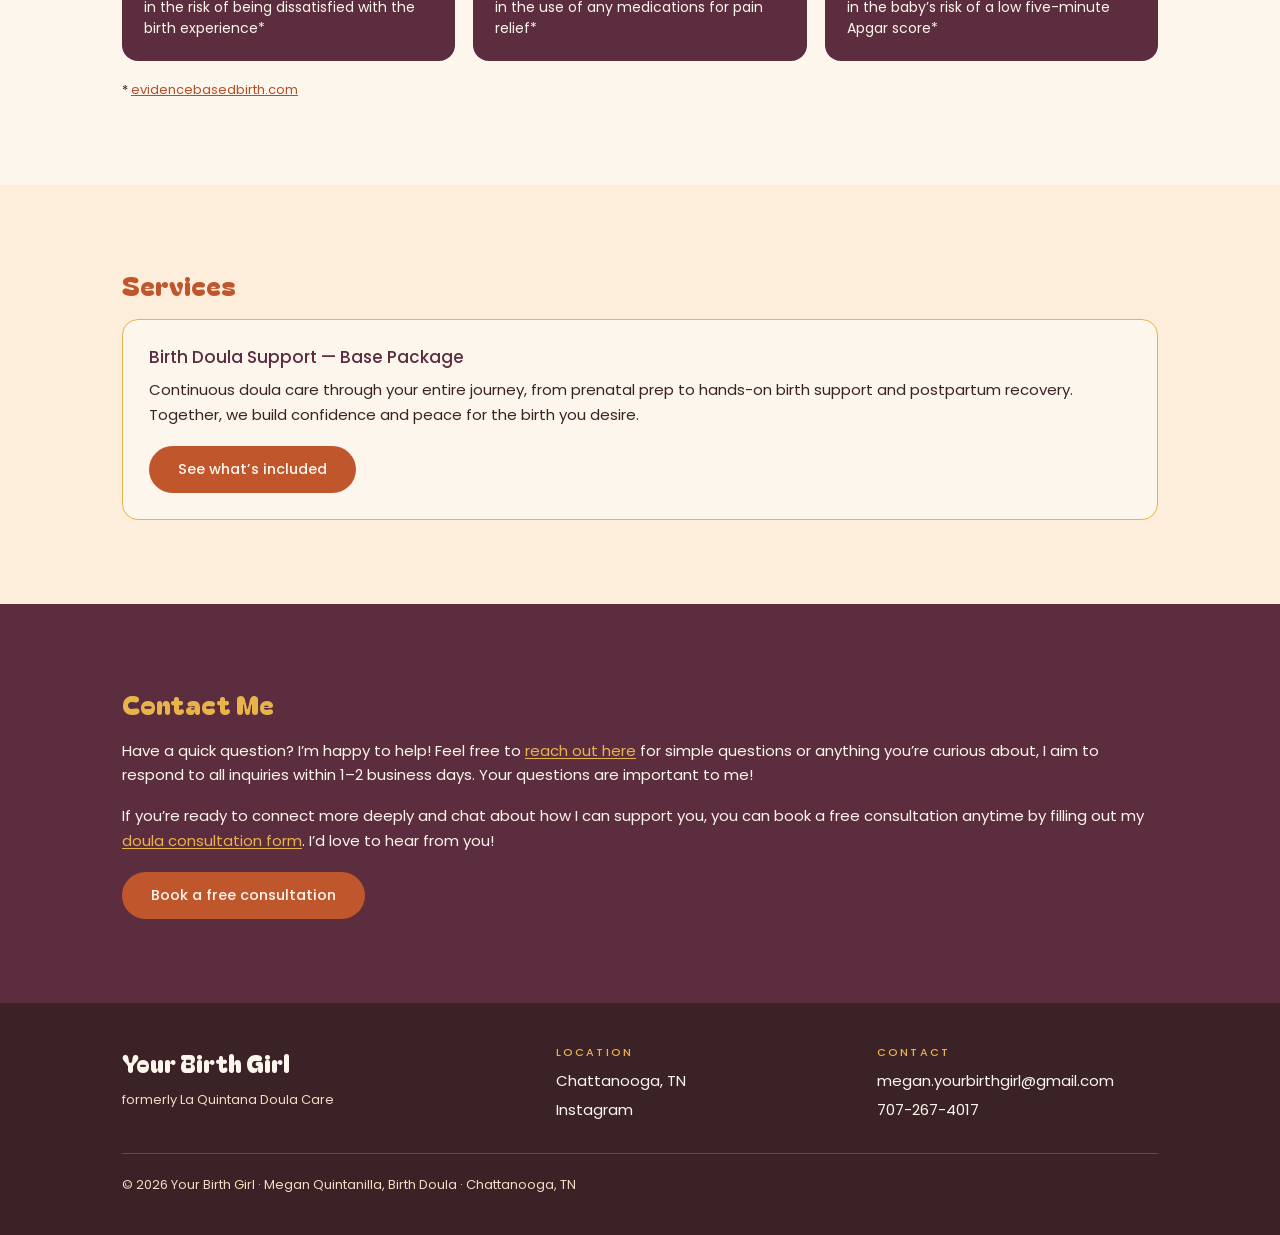
==== commit ce586577: "Add a temporary rebrand notice above the nav A slim gold bar on all four pages reads "La Quintana Do" ====
--- a/index.html
+++ b/index.html
@@ -18,6 +18,11 @@
 <body>
 
 <a class="skip" href="#main">Skip to content</a>
+
+<!-- Rebrand notice — temporary, see BRAND.md §7 -->
+<div class="rebrand">
+  <p class="shell rebrand__text"><strong>La Quintana Doula Care is now Your Birth Girl</strong> &mdash; same Megan, same care.</p>
+</div>
 
 <header class="nav">
   <div class="shell nav__inner">
--- a/css/style.css
+++ b/css/style.css
@@ -205,6 +205,24 @@
 .section--plum a:focus-visible, .nav a:focus-visible {
   outline-color: var(--gold);
 }
+
+/* ----- Rebrand notice -----
+   TEMPORARY. Bridges visitors arriving from laquintanadoulacare.com through
+   the 301 redirect. Delete this block plus the markup on all four pages once
+   the redirect has run ~12 months. See BRAND.md §7.
+   Plum on gold measures 5.8:1, so 13px clears AA. */
+.rebrand {
+  background: var(--gold);
+  padding-block: 9px;
+}
+.rebrand__text {
+  color: var(--plum);
+  font-size: 13px;
+  font-weight: 400;
+  line-height: 1.45;
+  text-align: center;
+}
+.rebrand__text strong { font-weight: 500; }
 
 /* ----- Nav ----- */
 .nav { background: var(--plum); }
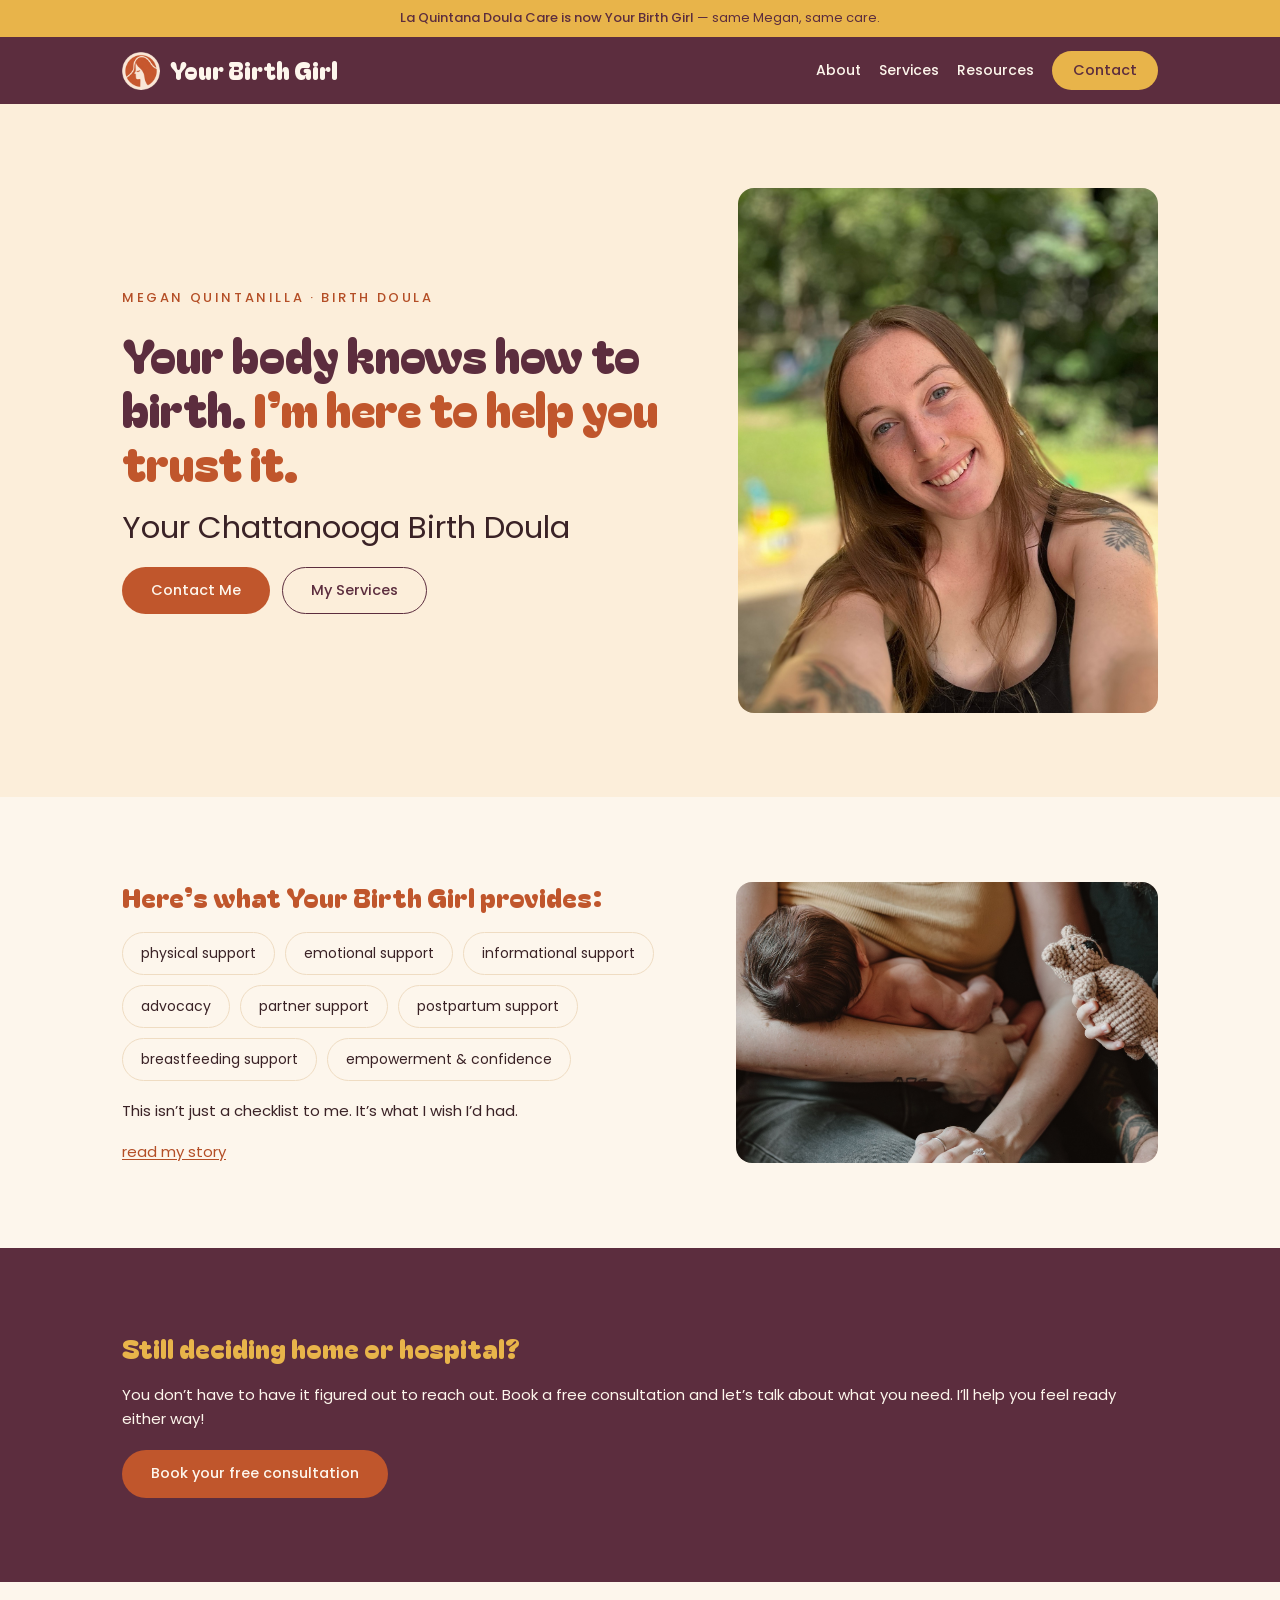
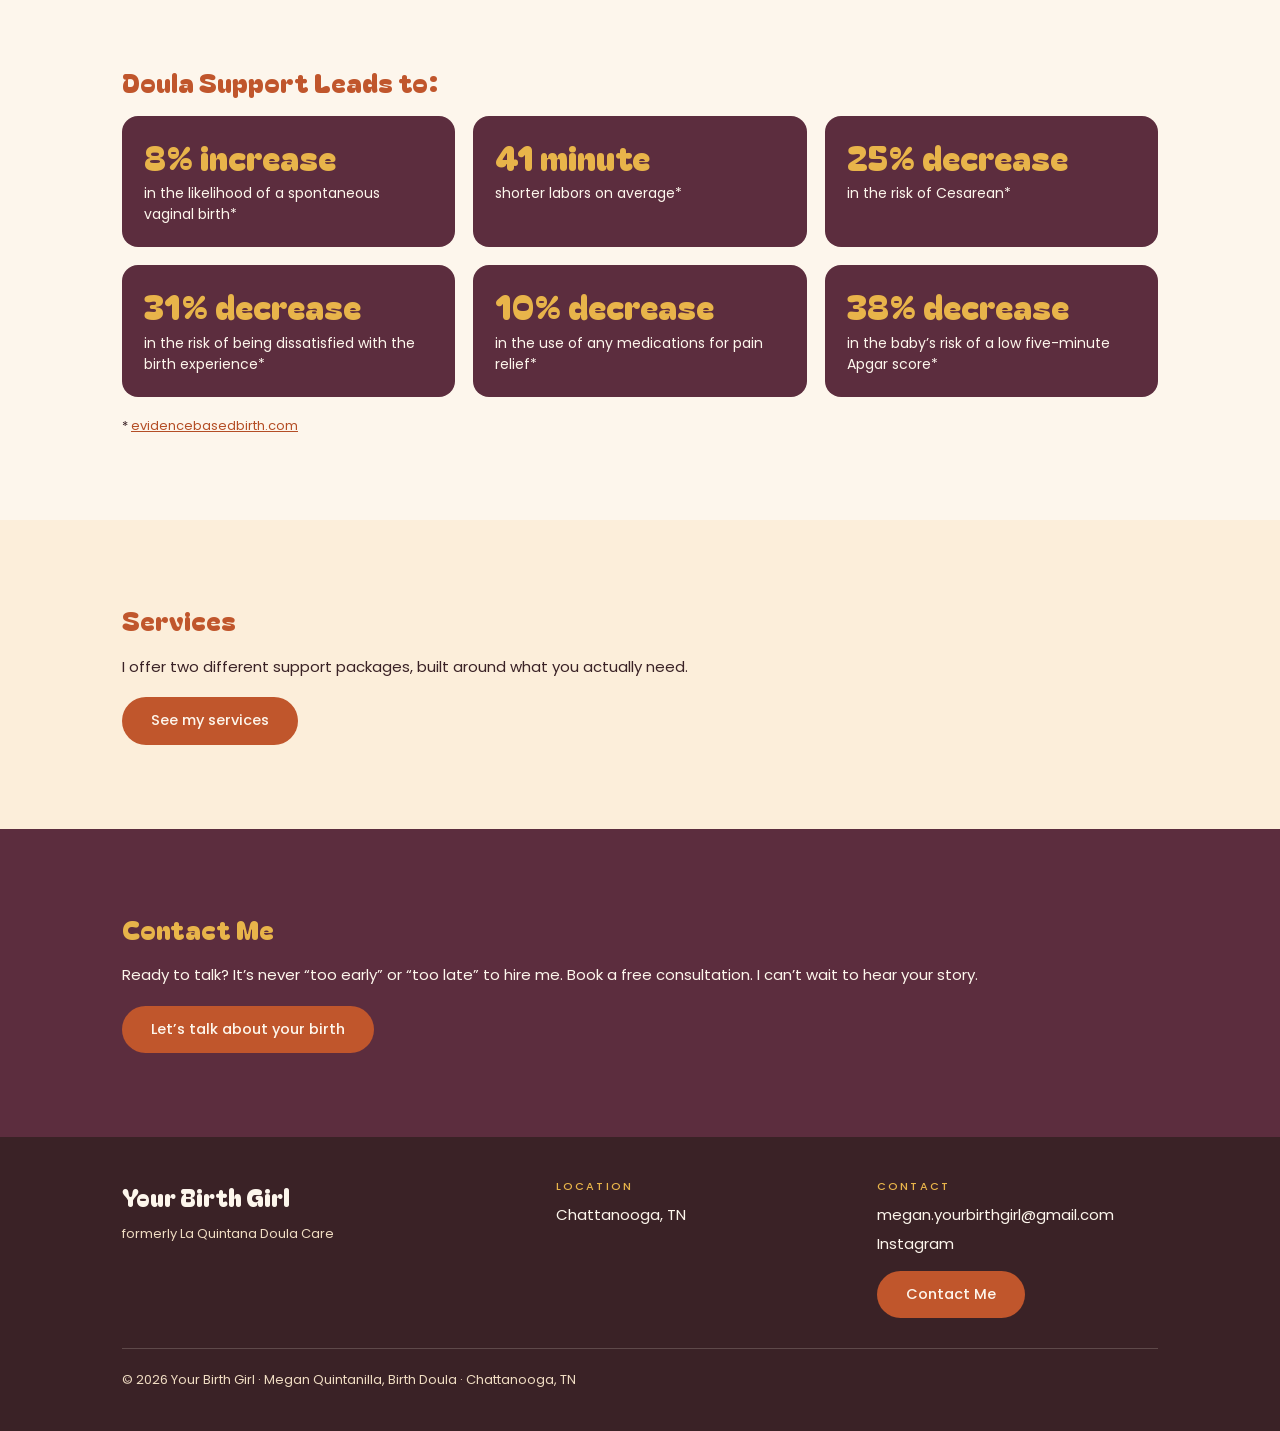
==== commit 2a45b930: "Add an About page and apply Megan's September copy rewrite Megan wrote new copy for most of the site" ====
--- a/index.html
+++ b/index.html
@@ -3,8 +3,9 @@
 <head>
 <meta charset="utf-8">
 <meta name="viewport" content="width=device-width, initial-scale=1">
-<title>Your Birth Girl | Birth Doula in Chattanooga, TN</title>
-<meta name="description" content="Empowering holistic-minded parents with birth doula support in Chattanooga, TN. Megan Quintanilla, birth doula.">
+<title>Chattanooga Birth Doula | Your Birth Girl</title>
+<meta name="description" content="Chattanooga birth doula Megan Quintanilla. Your body knows how to birth &mdash; support at home or in the hospital, from prenatal prep through postpartum.">
+<link rel="canonical" href="https://yourbirthgirl.com/">
 <link rel="preload" href="assets/fonts/bagel-fat-one-400.woff2" as="font" type="font/woff2" crossorigin>
 <link rel="preload" href="assets/fonts/poppins-400.woff2" as="font" type="font/woff2" crossorigin>
 <link rel="icon" href="/favicon.ico" sizes="any">
@@ -14,6 +15,382 @@
 <link rel="manifest" href="/site.webmanifest">
 <meta name="theme-color" content="#5C2D3E">
 <link rel="stylesheet" href="css/style.css">
+<!-- Structured data (JSON-LD) — service-area business, no street address.
+     The business and Person nodes are repeated on every page by design so each
+     page is self-describing when crawled alone. Keep name, phone and email in
+     sync with the footer and the Google Business Profile. -->
+<script type="application/ld+json">
+  {
+    "@context": "https://schema.org",
+    "@graph": [
+      {
+        "@type": "ProfessionalService",
+        "@id": "https://yourbirthgirl.com/#business",
+        "name": "Your Birth Girl",
+        "alternateName": "La Quintana Doula Care",
+        "description": "Birth doula support for holistic-minded parents in Chattanooga, TN. Continuous care from prenatal preparation through labor, birth, and postpartum recovery.",
+        "url": "https://yourbirthgirl.com/",
+        "email": "megan.yourbirthgirl@gmail.com",
+        "image": "https://yourbirthgirl.com/assets/img/megan.jpg",
+        "logo": "https://yourbirthgirl.com/assets/img/logo.png",
+        "address": {
+          "@type": "PostalAddress",
+          "addressLocality": "Chattanooga",
+          "addressRegion": "TN",
+          "addressCountry": "US"
+        },
+        "areaServed": [
+          {
+            "@type": "City",
+            "name": "Chattanooga",
+            "address": {
+              "@type": "PostalAddress",
+              "addressLocality": "Chattanooga",
+              "addressRegion": "TN",
+              "addressCountry": "US"
+            }
+          },
+          {
+            "@type": "City",
+            "name": "Cleveland",
+            "address": {
+              "@type": "PostalAddress",
+              "addressLocality": "Cleveland",
+              "addressRegion": "TN",
+              "addressCountry": "US"
+            }
+          },
+          {
+            "@type": "City",
+            "name": "Signal Mountain",
+            "address": {
+              "@type": "PostalAddress",
+              "addressLocality": "Signal Mountain",
+              "addressRegion": "TN",
+              "addressCountry": "US"
+            }
+          },
+          {
+            "@type": "City",
+            "name": "East Ridge",
+            "address": {
+              "@type": "PostalAddress",
+              "addressLocality": "East Ridge",
+              "addressRegion": "TN",
+              "addressCountry": "US"
+            }
+          },
+          {
+            "@type": "City",
+            "name": "Dayton",
+            "address": {
+              "@type": "PostalAddress",
+              "addressLocality": "Dayton",
+              "addressRegion": "TN",
+              "addressCountry": "US"
+            }
+          },
+          {
+            "@type": "City",
+            "name": "Dalton",
+            "address": {
+              "@type": "PostalAddress",
+              "addressLocality": "Dalton",
+              "addressRegion": "GA",
+              "addressCountry": "US"
+            }
+          },
+          {
+            "@type": "City",
+            "name": "LaFayette",
+            "address": {
+              "@type": "PostalAddress",
+              "addressLocality": "LaFayette",
+              "addressRegion": "GA",
+              "addressCountry": "US"
+            }
+          },
+          {
+            "@type": "GeoCircle",
+            "geoMidpoint": {
+              "@type": "GeoCoordinates",
+              "latitude": 35.0456,
+              "longitude": -85.3097
+            },
+            "geoRadius": "64000"
+          }
+        ],
+        "founder": {
+          "@id": "https://yourbirthgirl.com/#megan"
+        },
+        "employee": {
+          "@id": "https://yourbirthgirl.com/#megan"
+        },
+        "knowsLanguage": "en-US",
+        "sameAs": [
+          "https://www.instagram.com/yourbirthgirl/"
+        ],
+        "hasOfferCatalog": {
+          "@type": "OfferCatalog",
+          "name": "Doula Support Packages",
+          "itemListElement": [
+            {
+              "@type": "Offer",
+              "itemOffered": {
+                "@id": "https://yourbirthgirl.com/services#all-in"
+              }
+            },
+            {
+              "@type": "Offer",
+              "itemOffered": {
+                "@id": "https://yourbirthgirl.com/services#essentials"
+              }
+            }
+          ]
+        }
+      },
+      {
+        "@type": "Person",
+        "@id": "https://yourbirthgirl.com/#megan",
+        "name": "Megan Quintanilla",
+        "jobTitle": "Birth Doula",
+        "image": "https://yourbirthgirl.com/assets/img/megan.jpg",
+        "url": "https://yourbirthgirl.com/about",
+        "description": "I'm not a doula because I read about birth in a book. I'm a doula because I've lived it three very different ways.",
+        "worksFor": {
+          "@id": "https://yourbirthgirl.com/#business"
+        },
+        "sameAs": [
+          "https://www.instagram.com/yourbirthgirl/"
+        ]
+      },
+      {
+        "@type": "WebSite",
+        "@id": "https://yourbirthgirl.com/#website",
+        "url": "https://yourbirthgirl.com/",
+        "name": "Your Birth Girl",
+        "publisher": {
+          "@id": "https://yourbirthgirl.com/#business"
+        },
+        "inLanguage": "en-US"
+      },
+      {
+        "@type": "Service",
+        "@id": "https://yourbirthgirl.com/services#all-in",
+        "name": "I'm All In, Girl!",
+        "serviceType": "Birth doula support",
+        "description": "The whole journey, from your first questions through the weeks after baby arrives. Three prenatal meetings to build your birth plan, continuous labor and birth support with comfort measures suited to your body, at home or in the hospital. Text and email support 8am-10pm throughout pregnancy, on-call from 38 weeks, and one postpartum visit after. Prayer and faith-centered encouragement.",
+        "provider": {
+          "@id": "https://yourbirthgirl.com/#business"
+        },
+        "areaServed": [
+          {
+            "@type": "City",
+            "name": "Chattanooga",
+            "address": {
+              "@type": "PostalAddress",
+              "addressLocality": "Chattanooga",
+              "addressRegion": "TN",
+              "addressCountry": "US"
+            }
+          },
+          {
+            "@type": "City",
+            "name": "Cleveland",
+            "address": {
+              "@type": "PostalAddress",
+              "addressLocality": "Cleveland",
+              "addressRegion": "TN",
+              "addressCountry": "US"
+            }
+          },
+          {
+            "@type": "City",
+            "name": "Signal Mountain",
+            "address": {
+              "@type": "PostalAddress",
+              "addressLocality": "Signal Mountain",
+              "addressRegion": "TN",
+              "addressCountry": "US"
+            }
+          },
+          {
+            "@type": "City",
+            "name": "East Ridge",
+            "address": {
+              "@type": "PostalAddress",
+              "addressLocality": "East Ridge",
+              "addressRegion": "TN",
+              "addressCountry": "US"
+            }
+          },
+          {
+            "@type": "City",
+            "name": "Dayton",
+            "address": {
+              "@type": "PostalAddress",
+              "addressLocality": "Dayton",
+              "addressRegion": "TN",
+              "addressCountry": "US"
+            }
+          },
+          {
+            "@type": "City",
+            "name": "Dalton",
+            "address": {
+              "@type": "PostalAddress",
+              "addressLocality": "Dalton",
+              "addressRegion": "GA",
+              "addressCountry": "US"
+            }
+          },
+          {
+            "@type": "City",
+            "name": "LaFayette",
+            "address": {
+              "@type": "PostalAddress",
+              "addressLocality": "LaFayette",
+              "addressRegion": "GA",
+              "addressCountry": "US"
+            }
+          },
+          {
+            "@type": "GeoCircle",
+            "geoMidpoint": {
+              "@type": "GeoCoordinates",
+              "latitude": 35.0456,
+              "longitude": -85.3097
+            },
+            "geoRadius": "64000"
+          }
+        ],
+        "url": "https://yourbirthgirl.com/services",
+        "offers": {
+          "@type": "Offer",
+          "price": "1200",
+          "priceCurrency": "USD",
+          "url": "https://yourbirthgirl.com/services"
+        }
+      },
+      {
+        "@type": "Service",
+        "@id": "https://yourbirthgirl.com/services#essentials",
+        "name": "Just the Essentials",
+        "serviceType": "Birth doula support",
+        "description": "One prenatal meeting to build your birth plan, then the same labor and birth support included in the full package, along with a quick postpartum check-in.",
+        "provider": {
+          "@id": "https://yourbirthgirl.com/#business"
+        },
+        "areaServed": [
+          {
+            "@type": "City",
+            "name": "Chattanooga",
+            "address": {
+              "@type": "PostalAddress",
+              "addressLocality": "Chattanooga",
+              "addressRegion": "TN",
+              "addressCountry": "US"
+            }
+          },
+          {
+            "@type": "City",
+            "name": "Cleveland",
+            "address": {
+              "@type": "PostalAddress",
+              "addressLocality": "Cleveland",
+              "addressRegion": "TN",
+              "addressCountry": "US"
+            }
+          },
+          {
+            "@type": "City",
+            "name": "Signal Mountain",
+            "address": {
+              "@type": "PostalAddress",
+              "addressLocality": "Signal Mountain",
+              "addressRegion": "TN",
+              "addressCountry": "US"
+            }
+          },
+          {
+            "@type": "City",
+            "name": "East Ridge",
+            "address": {
+              "@type": "PostalAddress",
+              "addressLocality": "East Ridge",
+              "addressRegion": "TN",
+              "addressCountry": "US"
+            }
+          },
+          {
+            "@type": "City",
+            "name": "Dayton",
+            "address": {
+              "@type": "PostalAddress",
+              "addressLocality": "Dayton",
+              "addressRegion": "TN",
+              "addressCountry": "US"
+            }
+          },
+          {
+            "@type": "City",
+            "name": "Dalton",
+            "address": {
+              "@type": "PostalAddress",
+              "addressLocality": "Dalton",
+              "addressRegion": "GA",
+              "addressCountry": "US"
+            }
+          },
+          {
+            "@type": "City",
+            "name": "LaFayette",
+            "address": {
+              "@type": "PostalAddress",
+              "addressLocality": "LaFayette",
+              "addressRegion": "GA",
+              "addressCountry": "US"
+            }
+          },
+          {
+            "@type": "GeoCircle",
+            "geoMidpoint": {
+              "@type": "GeoCoordinates",
+              "latitude": 35.0456,
+              "longitude": -85.3097
+            },
+            "geoRadius": "64000"
+          }
+        ],
+        "url": "https://yourbirthgirl.com/services",
+        "offers": {
+          "@type": "Offer",
+          "price": "900",
+          "priceCurrency": "USD",
+          "url": "https://yourbirthgirl.com/services"
+        }
+      },
+      {
+        "@type": "WebPage",
+        "@id": "https://yourbirthgirl.com/#webpage",
+        "url": "https://yourbirthgirl.com/",
+        "name": "Your Birth Girl | Chattanooga Doula",
+        "description": "Chattanooga birth doula Megan Quintanilla. Your body knows how to birth — support at home or in the hospital, from prenatal prep through postpartum.",
+        "isPartOf": {
+          "@id": "https://yourbirthgirl.com/#website"
+        },
+        "about": {
+          "@id": "https://yourbirthgirl.com/#business"
+        },
+        "inLanguage": "en-US",
+        "primaryImageOfPage": {
+          "@type": "ImageObject",
+          "url": "https://yourbirthgirl.com/assets/img/megan.jpg"
+        }
+      }
+    ]
+  }
+</script>
 </head>
 <body>
 
@@ -26,14 +403,15 @@
 
 <header class="nav">
   <div class="shell nav__inner">
-    <a class="wordmark" href="index.html">
+    <a class="wordmark" href="/">
       <img class="wordmark__mark" src="assets/img/logo-badge.png" width="38" height="38" alt="">
       <span>Your Birth Girl</span>
     </a>
     <nav class="nav__links" aria-label="Main">
-      <a class="nav__link" href="services.html">Services</a>
-      <a class="nav__link" href="resources.html">Resources</a>
-      <a class="btn btn--nav" href="contact.html">Contact</a>
+      <a class="nav__link" href="/about">About</a>
+      <a class="nav__link" href="/services">Services</a>
+      <a class="nav__link" href="/resources">Resources</a>
+      <a class="btn btn--nav" href="/contact">Contact</a>
     </nav>
   </div>
 </header>
@@ -45,11 +423,11 @@
     <div class="shell hero__grid">
       <div class="hero__copy">
         <p class="eyebrow">Megan Quintanilla &middot; Birth Doula</p>
-        <h1 class="hero__standout">Empowering holistic-minded <span class="turn">parents</span></h1>
-        <p class="hero__lead">with birth doula support in Chattanooga, TN.</p>
+        <h1 class="hero__standout">Your body knows how to birth. <span class="turn">I&rsquo;m here to help you trust it.</span></h1>
+        <p class="hero__lead">Your Chattanooga Birth Doula</p>
         <div class="btn-row">
-          <a class="btn btn--primary" href="contact.html">Contact Me</a>
-          <a class="btn btn--secondary" href="services.html">My Services</a>
+          <a class="btn btn--primary" href="/contact">Contact Me</a>
+          <a class="btn btn--secondary" href="/services">My Services</a>
         </div>
       </div>
       <figure class="photo-frame">
@@ -63,22 +441,38 @@
   <section class="section section--cream">
     <div class="shell split">
       <div class="stack">
-      <h2 class="section-header">Doulas Provide:</h2>
+      <h2 class="section-header">Here&rsquo;s what Your Birth Girl provides:</h2>
+      <!-- Uniform pills at Megan's request — see BRAND.md §8. The one-rust,
+           one-gold rule in §3 is deliberately not applied here. -->
       <ul class="pill-list">
         <li class="pill">physical support</li>
         <li class="pill">emotional support</li>
-        <li class="pill pill--rust">informational support</li>
+        <li class="pill">informational support</li>
         <li class="pill">advocacy</li>
         <li class="pill">partner support</li>
         <li class="pill">postpartum support</li>
         <li class="pill">breastfeeding support</li>
-        <li class="pill pill--gold">empowerment &amp; confidence</li>
+        <li class="pill">empowerment &amp; confidence</li>
       </ul>
+      <p class="body-text">This isn&rsquo;t just a checklist to me. It&rsquo;s what I wish I&rsquo;d had.</p>
+      <p class="body-text"><a href="/about">read my story</a></p>
       </div>
       <figure class="photo-frame photo-frame--wide">
         <img src="assets/img/mother-newborn.jpg" width="1600" height="1067" loading="lazy"
              alt="A newborn rests skin-to-skin on their mother&rsquo;s chest while a small crocheted bear is held out beside them.">
       </figure>
+    </div>
+  </section>
+
+  <!-- 3b — Consultation CTA. Added 2026-09-17 at Megan's request; sits between
+       the provides list and the evidence stats. See BRAND.md §8. -->
+  <section class="section section--plum">
+    <div class="shell stack">
+      <h2 class="section-header">Still deciding home or hospital?</h2>
+      <p class="body-text">You don&rsquo;t have to have it figured out to reach out. Book a free consultation and let&rsquo;s talk about what you need. I&rsquo;ll help you feel ready either way!</p>
+      <div class="btn-row">
+        <a class="btn btn--primary" href="/contact">Book your free consultation</a>
+      </div>
     </div>
   </section>
 
@@ -122,14 +516,9 @@
   <section class="section section--wash">
     <div class="shell stack">
       <h2 class="section-header">Services</h2>
-      <div class="card-grid card-grid--single">
-        <article class="card">
-          <h3 class="card__title">Birth Doula Support &mdash; Base Package</h3>
-          <p class="body-text">Continuous doula care through your entire journey, from prenatal prep to hands-on birth support and postpartum recovery. Together, we build confidence and peace for the birth you desire.</p>
-          <p style="margin-top:18px">
-            <a class="btn btn--primary" href="services.html">See what&rsquo;s included</a>
-          </p>
-        </article>
+      <p class="body-text">I offer two different support packages, built around what you actually need.</p>
+      <div class="btn-row">
+        <a class="btn btn--primary" href="/services">See my services</a>
       </div>
     </div>
   </section>
@@ -138,14 +527,9 @@
   <section class="section section--plum">
     <div class="shell stack">
       <h2 class="section-header">Contact Me</h2>
-      <p class="body-text">Have a quick question? I&rsquo;m happy to help! Feel free to
-        <a href="mailto:megan.yourbirthgirl@gmail.com">reach out here</a>
-        for simple questions or anything you&rsquo;re curious about, I aim to respond to all inquiries within 1&ndash;2 business days. Your questions are important to me!</p>
-      <p class="body-text">If you&rsquo;re ready to connect more deeply and chat about how I can support you, you can book a free consultation anytime by filling out my
-        <a href="contact.html">doula consultation form</a>.
-        I&rsquo;d love to hear from you!</p>
+      <p class="body-text">Ready to talk? It&rsquo;s never &ldquo;too early&rdquo; or &ldquo;too late&rdquo; to hire me. Book a free consultation. I can&rsquo;t wait to hear your story.</p>
       <div class="btn-row">
-        <a class="btn btn--primary" href="contact.html">Book a free consultation</a>
+        <a class="btn btn--primary" href="/contact">Let&rsquo;s talk about your birth</a>
       </div>
     </div>
   </section>
@@ -164,15 +548,15 @@
         <p class="footer__label">Location</p>
         <ul>
           <li>Chattanooga, TN</li>
-          <li><a href="https://www.instagram.com/yourbirthgirl/" target="_blank" rel="noopener">Instagram</a></li>
         </ul>
       </div>
       <div>
         <p class="footer__label">Contact</p>
         <ul>
           <li><a href="mailto:megan.yourbirthgirl@gmail.com">megan.yourbirthgirl@gmail.com</a></li>
-          <li><a href="tel:7072674017">707-267-4017</a></li>
+          <li><a href="https://www.instagram.com/yourbirthgirl/" target="_blank" rel="noopener">Instagram</a></li>
         </ul>
+        <p style="margin-top:14px"><a class="btn btn--primary" href="/contact">Contact Me</a></p>
       </div>
     </div>
     <p class="footer__bottom">&copy; 2026 Your Birth Girl &middot; Megan Quintanilla, Birth Doula &middot; Chattanooga, TN</p>
--- a/css/style.css
+++ b/css/style.css
@@ -142,7 +142,8 @@
 .section--plum .section-header { color: var(--gold); }
 
 .eyebrow {
-  font-size: 11px;
+  /* 11px with .2em tracking was hard to read; bumped 2026-09-17. BRAND.md §8. */
+  font-size: 12px;
   font-weight: 500;
   letter-spacing: .2em;
   text-transform: uppercase;
@@ -450,7 +451,7 @@
   .hero__standout { font-size: 47px; }
   .hero__lead { font-size: 31px; }
   .section-header { font-size: 27px; }
-  .eyebrow { font-size: 11.5px; }
+  .eyebrow { font-size: 13px; }
   .body-text { line-height: 1.65; }
   .btn { font-size: 14.5px; }
   .card__title { font-size: 17px; }
@@ -462,6 +463,16 @@
   .split { grid-template-columns: 1.15fr .85fr; align-items: center; gap: 44px; }
   /* the package card is the tall element here, so the photo tracks its top
      rather than floating centred against it */
+  /* Photo matches the height of the card beside it. The frame stretches to the
+     row and object-fit: cover crops the image, so neither overhangs the card
+     nor falls short of it. Mobile keeps the source ratio from --tall / --wide. */
+  .split--match { align-items: stretch; }
+  .split--match .photo-frame { height: 100%; }
+  .split--match .photo-frame img { height: 100%; aspect-ratio: auto; }
+
+  /* Mirrored row: photo takes the left column on desktop only. */
+  .split--rev { grid-template-columns: .85fr 1.15fr; }
+  .split--rev .photo-frame { order: -1; }
   .split--card { grid-template-columns: 1.35fr .65fr; align-items: stretch; }
   .split--card .photo-frame { height: 100%; }
   .split--card .photo-frame img { height: 100%; aspect-ratio: auto; }
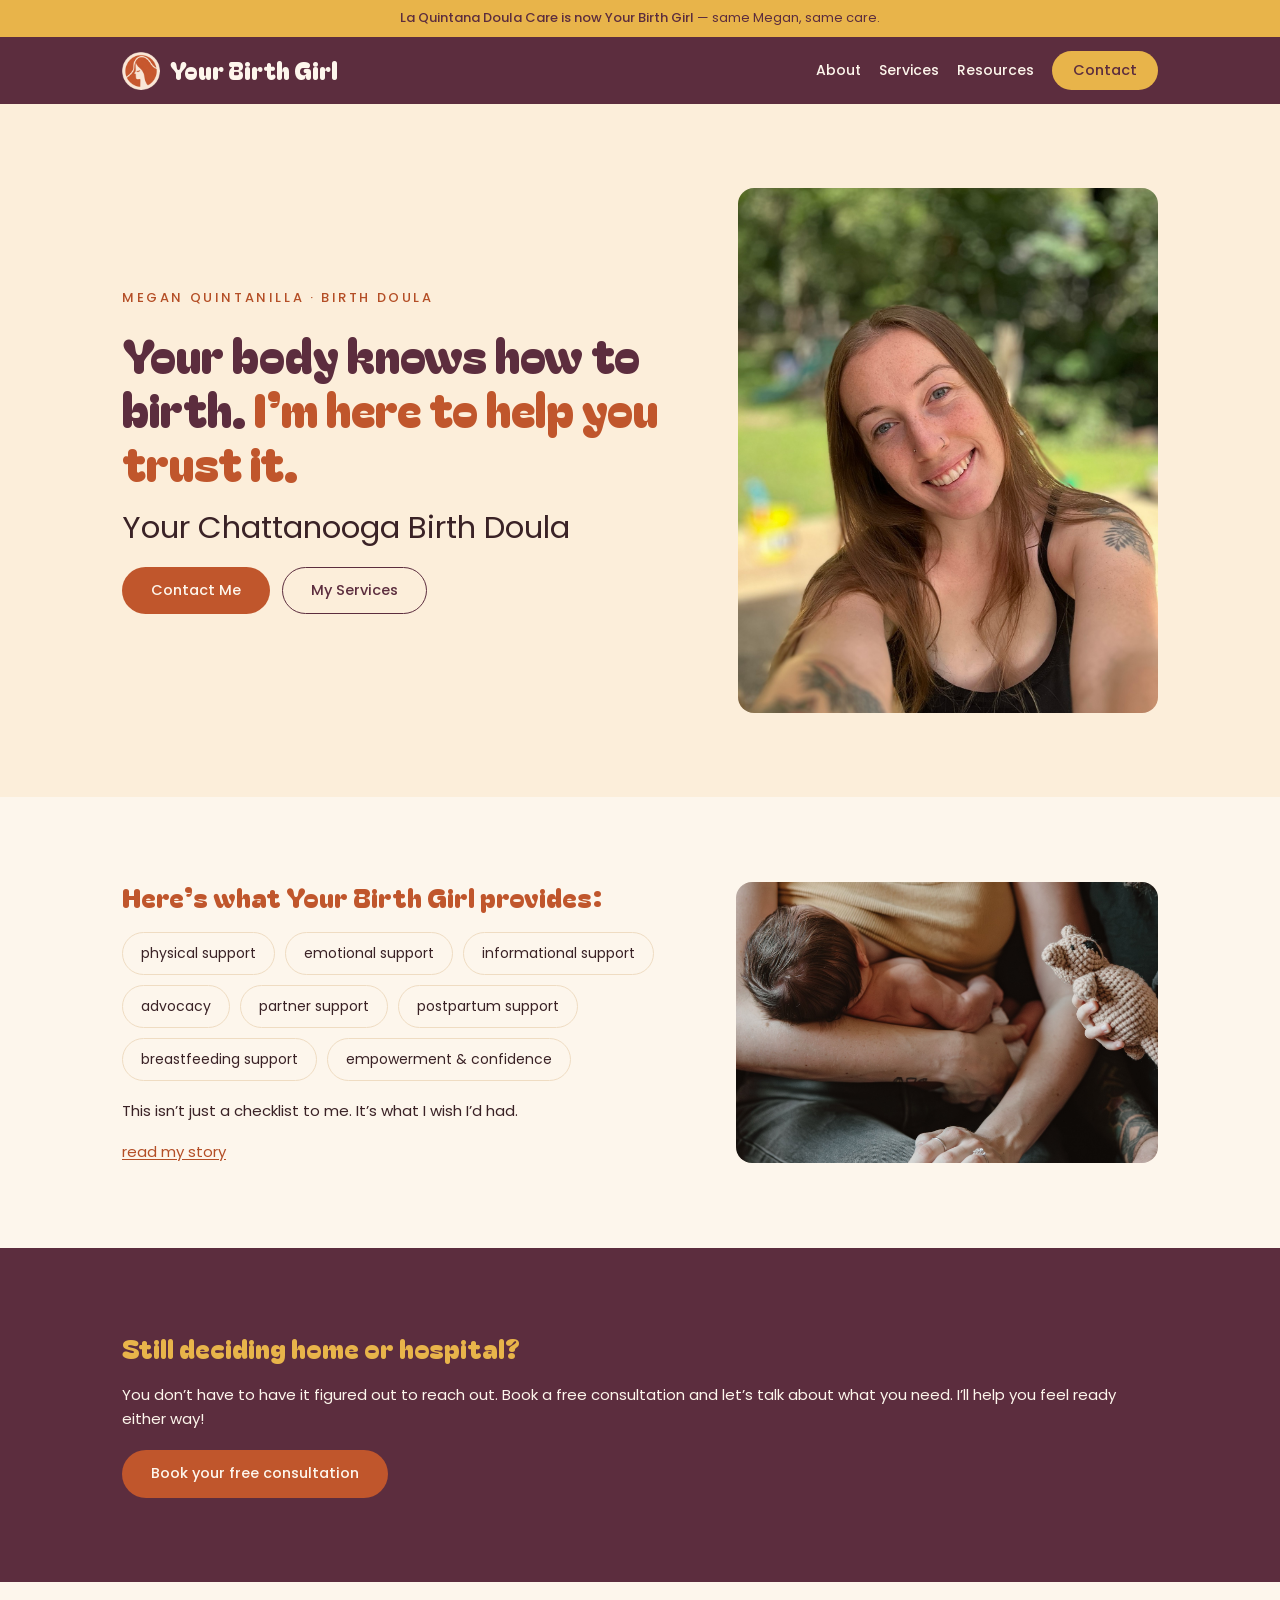
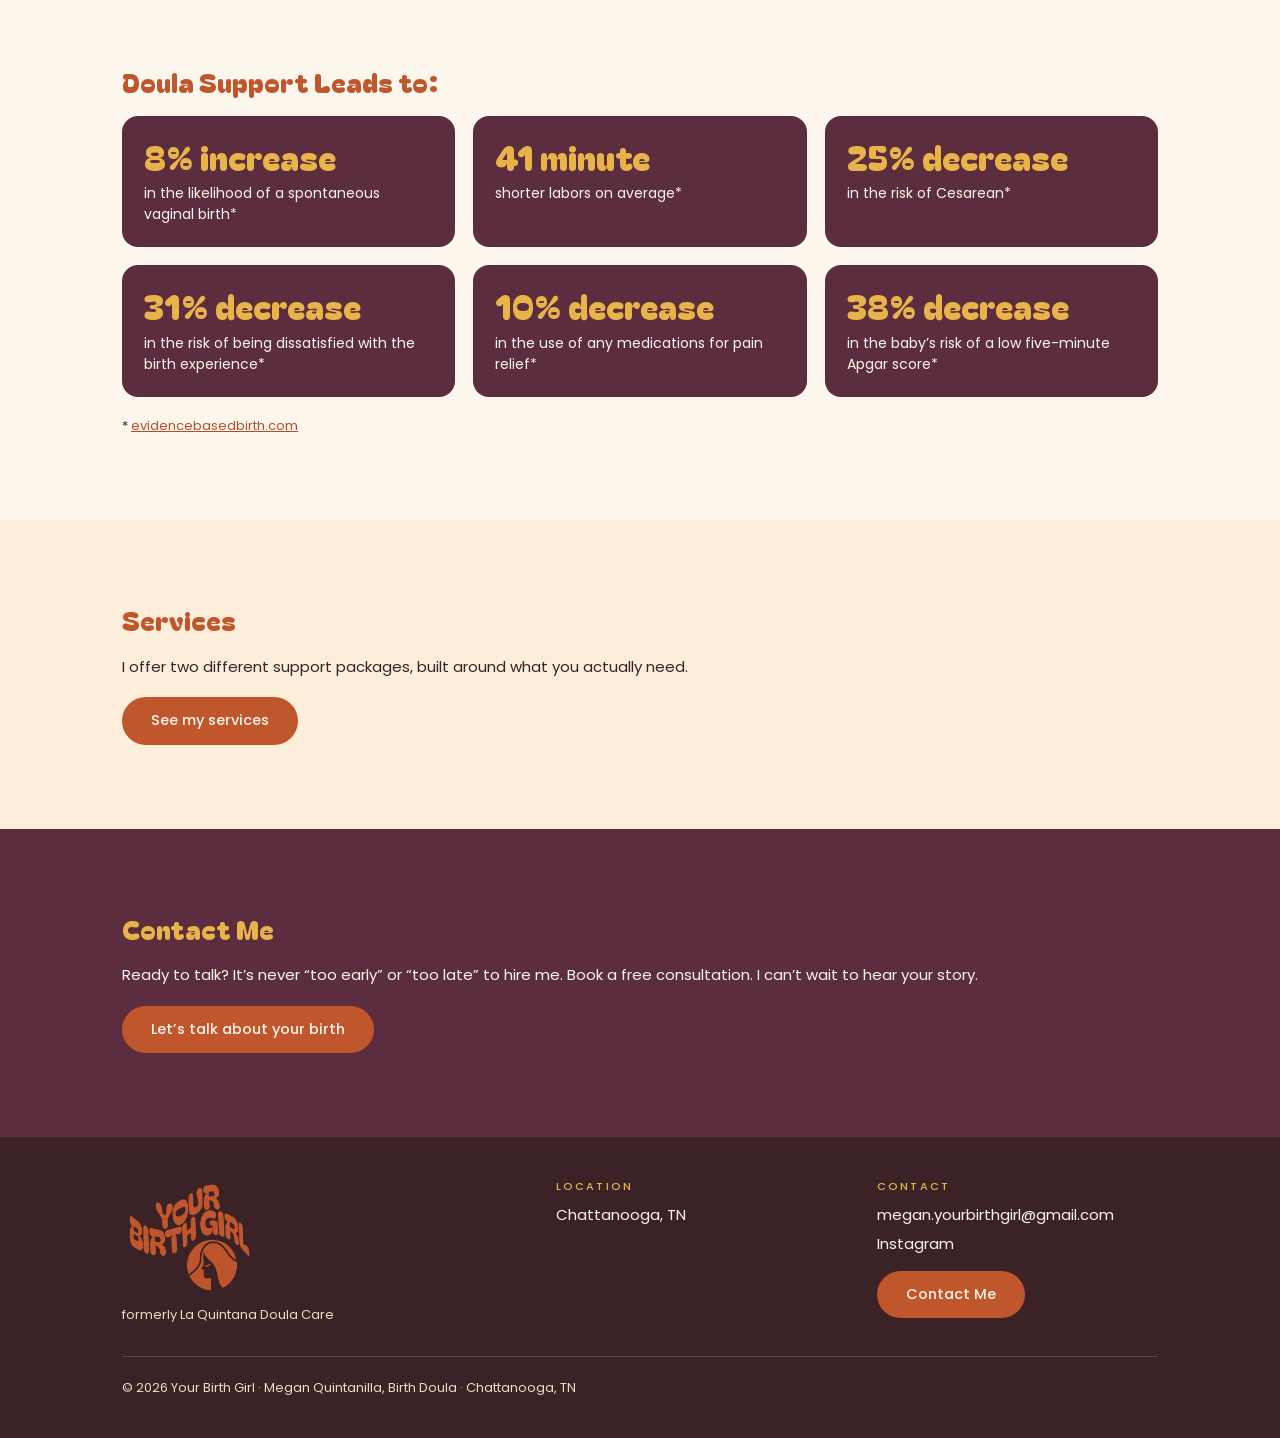
==== commit eddea092: "Replace the footer wordmark with the logo image The Bagel text wordmark in the footer is now assets/" ====
--- a/index.html
+++ b/index.html
@@ -541,7 +541,8 @@
   <div class="shell">
     <div class="footer__grid">
       <div>
-        <p class="footer__wordmark">Your Birth Girl</p>
+        <img class="footer__logo" src="assets/img/logo-wordmark.png"
+             width="480" height="430" loading="lazy" alt="Your Birth Girl">
         <p class="footer__former">formerly La Quintana Doula Care</p>
       </div>
       <div>
--- a/css/style.css
+++ b/css/style.css
@@ -408,7 +408,16 @@
 /* ----- Footer ----- */
 .footer { background: var(--ink); color: var(--cream); padding-block: 40px; }
 .footer__grid { display: grid; gap: 26px; }
-.footer__wordmark { font-family: var(--display); font-size: 20px; color: var(--cream); }
+/* The wordmark is now the logo image, rust artwork on transparency. The face
+   and hair cutouts are holes, so they take the footer's ink — that is the
+   intended two-tone read, not a rendering fault. Keep the alpha if it is ever
+   re-exported; a baked-in --wash background shows as a pale tile here. */
+.footer__logo {
+  display: block;
+  width: 120px;
+  max-width: 100%;
+  height: auto;
+}
 .footer__label {
   font-size: 11px;
   font-weight: 500;
@@ -457,7 +466,7 @@
   .card__title { font-size: 17px; }
   .stat__number { font-size: 34px; }
   .price { font-size: 34px; }
-  .footer__wordmark { font-size: 24px; }
+  .footer__logo { width: 135px; }
 
   .hero__grid { grid-template-columns: 1.15fr .85fr; align-items: center; gap: 48px; }
   .split { grid-template-columns: 1.15fr .85fr; align-items: center; gap: 44px; }
